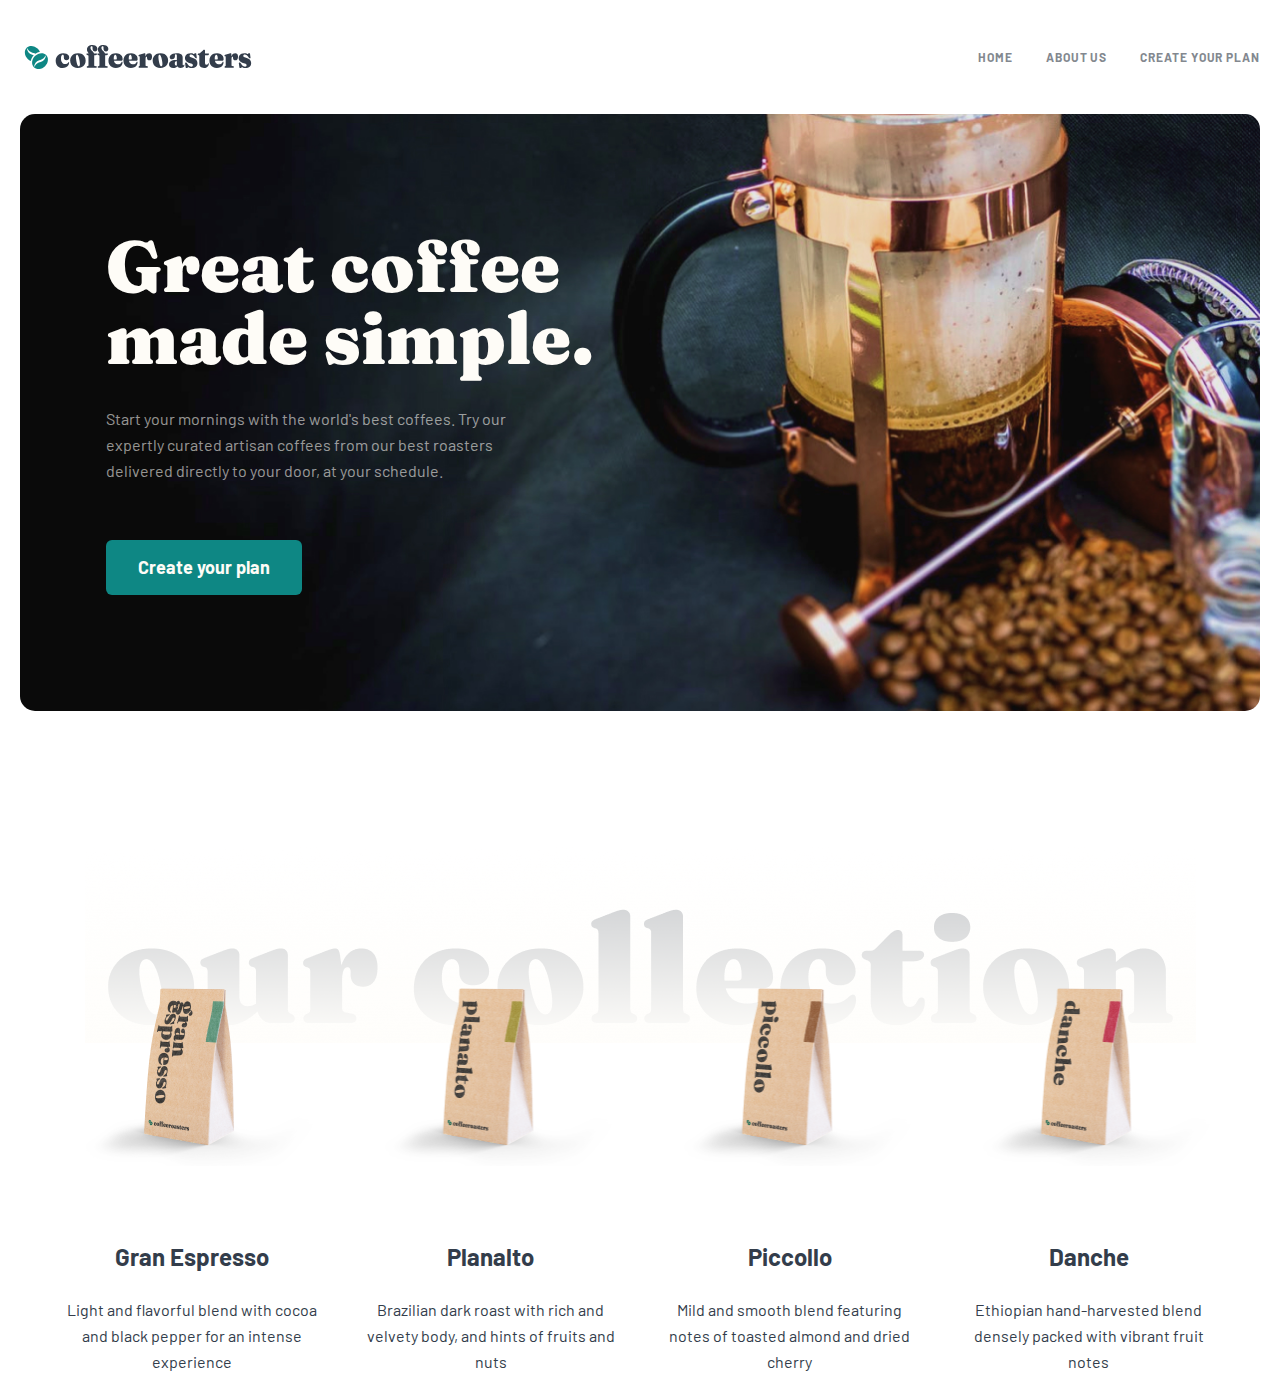
==== index.html @ 0553f0b7 "Add new section collection" ====
<!DOCTYPE html>
<html lang="en">

<head>
  <meta charset="UTF-8">
  <meta http-equiv="X-UA-Compatible" content="IE=edge">
  <meta name="viewport" content="width=device-width, initial-scale=1.0">
  <link rel="stylesheet" href="./css/main.css">
  <title>coffee-roastrers</title>
</head>

<body>
  <h1 class="visually-hidden">
    Coffee-roastrers site
  </h1>
  <!-- HEADER -->
  <header class="header">
    <div class="container">
      <div class="haeder__inner">
        <a class="header__logo logo" href="index.html">
          <img class="logo__img" src="./img/logo.svg" alt="site logo" width="236" height="26">
        </a>

        <nav class="header__nav nav">
          <ul class="nav__list">
            <li class="nav__item">
              <a class="nav__link" href="#link">HOME</a>
            </li>

            <li class="nav__item">
              <a class="nav__link" href="#link">ABOUT US</a>
            </li>

            <li class="nav__item">
              <a class="nav__link" href="#link">Create your plan</a>
            </li>
          </ul>
        </nav>

        <button class="humburger" type="button">
          <img src="./img/hamburger.svg" alt="humburger">
        </button>
      </div>
    </div>
  </header>
  <!-- MAIN -->
  <main>
    <section class="greet-coffee">
      <div class="container">
        <div class="greet-coffee__inner">
          <div class="greet-coffee__content">
            <h2 class="greet-coffee__title">Great coffee
              made simple.</h2>

            <div class="greet-coffee__text-div">
              <p class="greet-coffee__text">Start your mornings with the world's best coffees. Try our expertly curated
                artisan coffees from our best
                roasters delivered directly to your door, at your schedule.</p>
            </div>

            <a class="greet-coffee__link" href="#link">Create your plan</a>
          </div>
        </div>
      </div>
    </section>

    <section class="collection">
      <div class="container">
        <div class="collection__inner">
          <ul class="collection__list">
            <li class="collection__item">
              <img src="./img/gran-esp.png" alt="gran-esp" width="255" height=" 193">

              <div class="collection__content">
                <h3 class="collection__titles">
                  Gran Espresso
                </h3>

                <p class="collection__texts">
                  Light and flavorful blend with cocoa and black pepper for an intense experience
                </p>
              </div>
            </li>

            <li class="collection__item">
              <img src="./img/planalto.png" alt="planalto" width="255" height=" 193">

              <div class="collection__content">
                <h3 class="collection__titles">
                  Planalto
                </h3>

                <p class="collection__texts">
                  Brazilian dark roast with rich and velvety body, and hints of fruits and nuts
                </p>
              </div>
            </li>

            <li class="collection__item">
              <img src="./img/piccollo.png" alt="piccollo" width="255" height=" 193">

              <div class="collection__content">
                <h3 class="collection__titles">
                  Piccollo
                </h3>

                <p class="collection__texts">
                  Mild and smooth blend featuring notes of toasted almond and dried cherry
                </p>
              </div>
            </li>

            <li class="collection__item">
              <img src="./img/danche.png" alt="danche" width="255" height=" 193">

              <div class="collection__content">
                <h3 class="collection__titles">
                  Danche
                </h3>

                <p class="collection__texts">
                  Ethiopian hand-harvested blend densely packed with vibrant fruit notes
                </p>
              </div>
            </li>
          </ul>
        </div>
      </div>
    </section>
  </main>

  <!-- FOOTER -->

</body>

</html>
---- css/main.css ----
@font-face {
  font-family: "Barlow";
  font-style: normal;
  font-weight: 400;
  src: url("../fonts/barlow-v12-latin-regular.woff2") format("woff2"), url("../fonts/barlow-v12-latin-regular.woff") format("woff");
}
@font-face {
  font-family: "Barlow";
  font-style: normal;
  font-weight: 700;
  src: url("../fonts/barlow-v12-latin-700.woff2") format("woff2"), url("../fonts/barlow-v12-latin-700.woff") format("woff");
}
@font-face {
  font-family: "Fraunces";
  font-style: normal;
  font-weight: 400;
  src: url("../fonts/fraunces-v22-latin-regular.woff2") format("woff2"), url("../fonts/fraunces-v22-latin-regular.woff") format("woff");
}
@font-face {
  font-family: "Fraunces";
  font-style: normal;
  font-weight: 900;
  src: url("../fonts/fraunces-v22-latin-900.woff2") format("woff2"), url("../fonts/fraunces-v22-latin-900.woff") format("woff");
}
/*! normalize.css v8.0.1 | MIT License | github.com/necolas/normalize.css */
/* Document
   ========================================================================== */
/**
 * 1. Correct the line height in all browsers.
 * 2. Prevent adjustments of font size after orientation changes in iOS.
 */
html {
  line-height: 1.15;
  /* 1 */
  -webkit-text-size-adjust: 100%;
  /* 2 */
}

/* Sections
   ========================================================================== */
/**
 * Remove the margin in all browsers.
 */
body {
  margin: 0;
}

/**
 * Render the `main` element consistently in IE.
 */
main {
  display: block;
}

/**
 * Correct the font size and margin on `h1` elements within `section` and
 * `article` contexts in Chrome, Firefox, and Safari.
 */
h1 {
  font-size: 2em;
  margin: 0.67em 0;
}

/* Grouping content
   ========================================================================== */
/**
 * 1. Add the correct box sizing in Firefox.
 * 2. Show the overflow in Edge and IE.
 */
hr {
  box-sizing: content-box;
  /* 1 */
  height: 0;
  /* 1 */
  overflow: visible;
  /* 2 */
}

/**
 * 1. Correct the inheritance and scaling of font size in all browsers.
 * 2. Correct the odd `em` font sizing in all browsers.
 */
pre {
  font-family: monospace, monospace;
  /* 1 */
  font-size: 1em;
  /* 2 */
}

/* Text-level semantics
   ========================================================================== */
/**
 * Remove the gray background on active links in IE 10.
 */
a {
  background-color: transparent;
}

/**
 * 1. Remove the bottom border in Chrome 57-
 * 2. Add the correct text decoration in Chrome, Edge, IE, Opera, and Safari.
 */
abbr[title] {
  border-bottom: none;
  /* 1 */
  text-decoration: underline;
  /* 2 */
  -webkit-text-decoration: underline dotted;
          text-decoration: underline dotted;
  /* 2 */
}

/**
 * Add the correct font weight in Chrome, Edge, and Safari.
 */
b,
strong {
  font-weight: bolder;
}

/**
 * 1. Correct the inheritance and scaling of font size in all browsers.
 * 2. Correct the odd `em` font sizing in all browsers.
 */
code,
kbd,
samp {
  font-family: monospace, monospace;
  /* 1 */
  font-size: 1em;
  /* 2 */
}

/**
 * Add the correct font size in all browsers.
 */
small {
  font-size: 80%;
}

/**
 * Prevent `sub` and `sup` elements from affecting the line height in
 * all browsers.
 */
sub,
sup {
  font-size: 75%;
  line-height: 0;
  position: relative;
  vertical-align: baseline;
}

sub {
  bottom: -0.25em;
}

sup {
  top: -0.5em;
}

/* Embedded content
   ========================================================================== */
/**
 * Remove the border on images inside links in IE 10.
 */
img {
  border-style: none;
}

/* Forms
   ========================================================================== */
/**
 * 1. Change the font styles in all browsers.
 * 2. Remove the margin in Firefox and Safari.
 */
button,
input,
optgroup,
select,
textarea {
  font-family: inherit;
  /* 1 */
  font-size: 100%;
  /* 1 */
  line-height: 1.15;
  /* 1 */
  margin: 0;
  /* 2 */
}

/**
 * Show the overflow in IE.
 * 1. Show the overflow in Edge.
 */
button,
input {
  /* 1 */
  overflow: visible;
}

/**
 * Remove the inheritance of text transform in Edge, Firefox, and IE.
 * 1. Remove the inheritance of text transform in Firefox.
 */
button,
select {
  /* 1 */
  text-transform: none;
}

/**
 * Correct the inability to style clickable types in iOS and Safari.
 */
button,
[type=button],
[type=reset],
[type=submit] {
  -webkit-appearance: button;
}

/**
 * Remove the inner border and padding in Firefox.
 */
button::-moz-focus-inner,
[type=button]::-moz-focus-inner,
[type=reset]::-moz-focus-inner,
[type=submit]::-moz-focus-inner {
  border-style: none;
  padding: 0;
}

/**
 * Restore the focus styles unset by the previous rule.
 */
button:-moz-focusring,
[type=button]:-moz-focusring,
[type=reset]:-moz-focusring,
[type=submit]:-moz-focusring {
  outline: 1px dotted ButtonText;
}

/**
 * Correct the padding in Firefox.
 */
fieldset {
  padding: 0.35em 0.75em 0.625em;
}

/**
 * 1. Correct the text wrapping in Edge and IE.
 * 2. Correct the color inheritance from `fieldset` elements in IE.
 * 3. Remove the padding so developers are not caught out when they zero out
 *    `fieldset` elements in all browsers.
 */
legend {
  box-sizing: border-box;
  /* 1 */
  color: inherit;
  /* 2 */
  display: table;
  /* 1 */
  max-width: 100%;
  /* 1 */
  padding: 0;
  /* 3 */
  white-space: normal;
  /* 1 */
}

/**
 * Add the correct vertical alignment in Chrome, Firefox, and Opera.
 */
progress {
  vertical-align: baseline;
}

/**
 * Remove the default vertical scrollbar in IE 10+.
 */
textarea {
  overflow: auto;
}

/**
 * 1. Add the correct box sizing in IE 10.
 * 2. Remove the padding in IE 10.
 */
[type=checkbox],
[type=radio] {
  box-sizing: border-box;
  /* 1 */
  padding: 0;
  /* 2 */
}

/**
 * Correct the cursor style of increment and decrement buttons in Chrome.
 */
[type=number]::-webkit-inner-spin-button,
[type=number]::-webkit-outer-spin-button {
  height: auto;
}

/**
 * 1. Correct the odd appearance in Chrome and Safari.
 * 2. Correct the outline style in Safari.
 */
[type=search] {
  -webkit-appearance: textfield;
  /* 1 */
  outline-offset: -2px;
  /* 2 */
}

/**
 * Remove the inner padding in Chrome and Safari on macOS.
 */
[type=search]::-webkit-search-decoration {
  -webkit-appearance: none;
}

/**
 * 1. Correct the inability to style clickable types in iOS and Safari.
 * 2. Change font properties to `inherit` in Safari.
 */
::-webkit-file-upload-button {
  -webkit-appearance: button;
  /* 1 */
  font: inherit;
  /* 2 */
}

/* Interactive
   ========================================================================== */
/*
 * Add the correct display in Edge, IE 10+, and Firefox.
 */
details {
  display: block;
}

/*
 * Add the correct display in all browsers.
 */
summary {
  display: list-item;
}

/* Misc
   ========================================================================== */
/**
 * Add the correct display in IE 10+.
 */
template {
  display: none;
}

/**
 * Add the correct display in IE 10.
 */
[hidden] {
  display: none;
}

* {
  box-sizing: border-box;
  margin: 0;
  padding: 0;
  list-style: none;
  text-decoration: none;
  background-color: transparent;
  border: none;
  outline: none;
  transition: all 0.4s ease;
}

body {
  font-family: "Barlow", "Fraunces 9pt", sans-serif;
  font-size: 14px;
  font-weight: normal;
  font-style: normal;
}

.container {
  max-width: 1320px;
  margin: 0 auto;
  padding: 0 20px;
}

.visually-hidden {
  position: absolute;
  width: 1px;
  height: 1px;
  margin: -1px;
  padding: 0;
  overflow: hidden;
  border: 0;
  clip: rect(0 0 0 0);
}

.header {
  padding: 44px 0;
}

.haeder__inner {
  display: flex;
  align-items: center;
  justify-content: space-between;
}

.nav__list {
  display: flex;
  align-items: center;
}

.nav__item + .nav__item {
  margin-left: 33px;
}

.nav__link {
  font-weight: 700;
  font-size: 12px;
  line-height: 15px;
  letter-spacing: 0.923077px;
  text-transform: uppercase;
  color: #83888F;
}

.nav__link:hover {
  opacity: 0.7;
}

.nav__link:active {
  color: #6e0606;
}

.humburger {
  display: none;
}

@media only screen and (max-width: 659px) {
  .header {
    padding: 48px 0;
  }

  .header__nav {
    display: none;
  }

  .humburger {
    display: block;
  }
}
.logo {
  display: inline-block;
}
.logo__img {
  display: block;
  width: 236px;
  height: 26px;
}

@media only screen and (max-width: 444px) {
  .logo__img {
    width: 163px;
    height: 18px;
  }
}
.greet-coffee__inner {
  padding-top: 116px;
  padding-bottom: 116px;
  padding-left: 86px;
  background-image: url("../../img/greet_coffee-bg-image.jpg");
  background-repeat: no-repeat;
  background-size: cover;
  background-position: center;
  border-radius: 15px;
}

.greet-coffee__content {
  max-width: 493px;
}

.greet-coffee__title {
  font-family: "Fraunces", sans-serif;
  margin-bottom: 32px;
  font-style: normal;
  font-weight: 900;
  font-size: 72px;
  line-height: 72px;
  color: #FEFCF7;
}

.greet-coffee__text-div {
  max-width: 445px;
}

.greet-coffee__text {
  font-weight: 400;
  font-size: 16px;
  line-height: 26px;
  color: rgba(254, 252, 247, 0.737254902);
  mix-blend-mode: normal;
  opacity: 0.8;
  margin-bottom: 56px;
}

.greet-coffee__link {
  background-color: #0E8784;
  display: inline-block;
  padding: 15px 32px;
  font-family: "Fraunces" sans-serif;
  font-style: normal;
  font-weight: 900;
  font-size: 18px;
  line-height: 25px;
  text-align: center;
  color: #FEFCF7;
  border-radius: 6px;
}

.greet-coffee__link:hover {
  background-color: #66D2CF;
}

@media only screen and (max-width: 767px) {
  .greet-coffee__inner {
    padding: 104px 0;
    padding-left: 86px;
  }

  .greet-coffee__title {
    font-size: 48px;
    line-height: 48px;
  }

  .greet-coffee__text {
    font-size: 15px;
  }

  .greet-coffee__inner {
    background-image: url("../../img/greet_coffee-bg-image-2.jpg");
  }
}
@media only screen and (max-width: 600px) {
  .greet-coffee__inner {
    padding: 100px 10px;
  }

  .greet-coffee__content {
    text-align: center;
    margin: 0 auto;
  }
}
@media only screen and (max-width: 450px) {
  .greet-coffee__inner {
    background-image: url("../../img/greet_coffee-bg-image-3.jpg");
  }

  .greet-coffee__title {
    font-size: 40px;
    line-height: 40px;
  }
}
.collection {
  margin-top: 136px;
  padding-top: 126px;
  background-image: url("../../img/our-collection-bg.png");
  background-repeat: no-repeat;
  background-position: center top;
}

.collection__list {
  display: flex;
  align-items: center;
  justify-content: space-evenly;
}

.collection__item {
  max-width: 255px;
  text-align: center;
}

.collection__titles {
  margin-top: 72px;
  font-size: 24px;
  line-height: 32px;
  color: #333D4B;
}

.collection__texts {
  margin-top: 24px;
  font-weight: 400;
  font-size: 16px;
  line-height: 26px;
  color: #333D4B;
}

@media only screen and (max-width: 1021px) {
  .collection {
    margin-top: 144px;
    padding-top: 59px;
    background-image: url("../../img/our-collection-bg-2.png");
  }

  .collection__list {
    display: flex;
    align-items: center;
    justify-content: center;
    flex-wrap: wrap;
  }

  .collection__item {
    max-width: 573px;
    display: flex;
    align-items: center;
    justify-content: space-between;
  }

  .collection__item + .collection__item {
    margin-top: 32px;
  }

  .collection__item img {
    width: 235px;
    height: 177px;
  }

  .collection__content {
    text-align: left;
    max-width: 282px;
  }

  .collection__titles {
    margin-top: 0;
  }
}
@media only screen and (max-width: 724px) {
  .collection {
    background-size: 90%;
  }
}
@media only screen and (max-width: 550px) {
  .collection__list {
    flex-direction: column;
  }

  .collection__item {
    flex-direction: column;
  }

  .collection__item img {
    width: 200px;
    height: 151px;
  }

  .collection__content {
    text-align: center;
    max-width: 282px;
  }
}/*# sourceMappingURL=main.css.map */
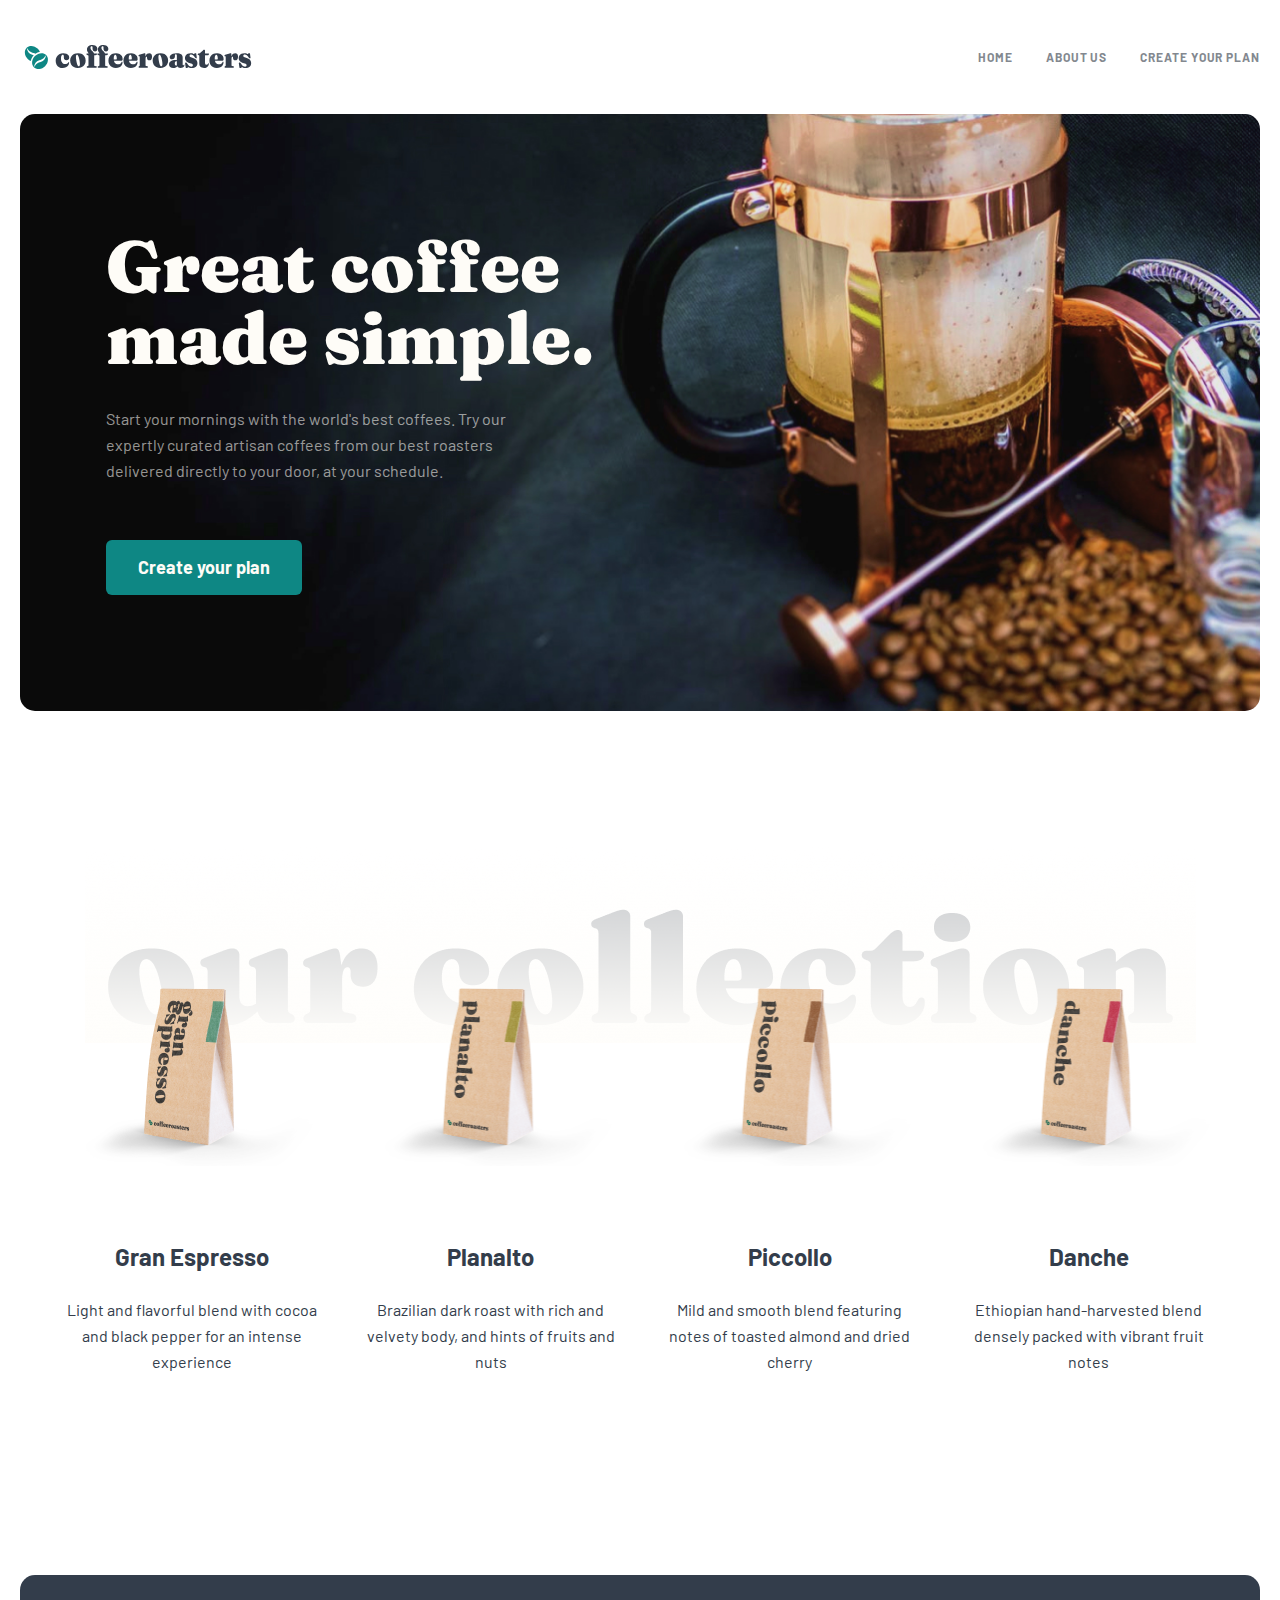
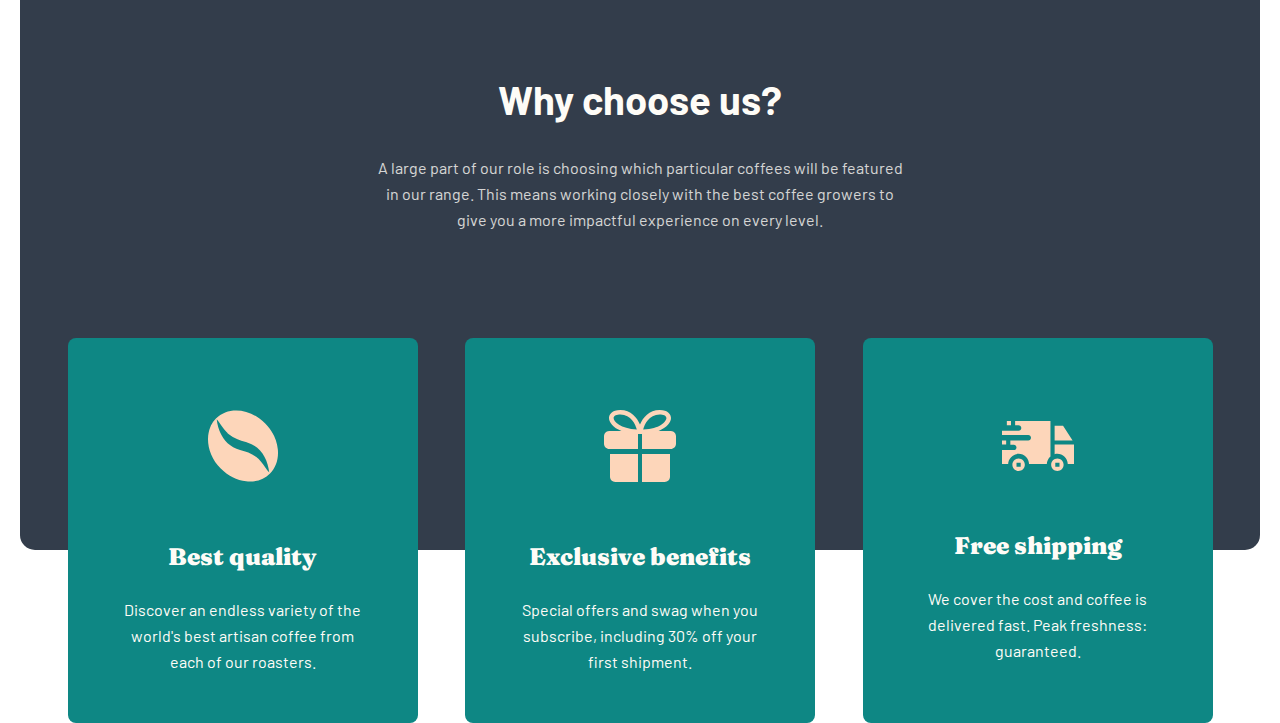
==== commit c953449b: "Add new section choose us" ====
--- a/index.html
+++ b/index.html
@@ -127,6 +127,64 @@
         </div>
       </div>
     </section>
+
+    <section class="choose-us">
+      <div class="container">
+        <div class="choose-us__inner">
+          <div class="choose-us__content">
+            <h2 class="choose-us__title">Why choose us?</h2>
+            <p class="choose-us__text">
+              A large part of our role is choosing which particular coffees will be featured
+              in our range. This means working closely with the best coffee growers to give
+              you a more impactful experience on every level.
+            </p>
+          </div>
+          <ul class="choose-us__list">
+            <li class="choose-us__product-item product-item">
+              <img class="product-item__img1" src="./img/coffee-bean.svg" alt="coffee-bean" width="72" height="72">
+
+              <div class="product-item__content">
+                <h3 class="product-item__title">
+                  Best quality
+                </h3>
+
+                <p class="product-item__text">
+                  Discover an endless variety of the world's best artisan coffee from each of our roasters.
+                </p>
+              </div>
+            </li>
+
+            <li class="choose-us__product-item product-item">
+              <img class="product-item__img2" src="./img/gift.svg" alt="gift" width="72" height="72">
+
+              <div class="product-item__content">
+                <h3 class="product-item__title">
+                  Exclusive benefits
+                </h3>
+
+                <p class="product-item__text">
+                  Special offers and swag when you subscribe, including 30% off your first shipment.
+                </p>
+              </div>
+            </li>
+
+            <li class="choose-us__product-item product-item">
+              <img class="product-item__img3" src="./img/shipping.svg" alt="shipping" width="72" height="50">
+
+              <div class="product-item__content">
+                <h3 class="product-item__title">
+                  Free shipping
+                </h3>
+
+                <p class="product-item__text">
+                  We cover the cost and coffee is delivered fast. Peak freshness: guaranteed.
+                </p>
+              </div>
+            </li>
+          </ul>
+        </div>
+      </div>
+    </section>
   </main>
 
   <!-- FOOTER -->
--- a/css/main.css
+++ b/css/main.css
@@ -658,4 +658,225 @@
     text-align: center;
     max-width: 282px;
   }
+}
+.choose-us {
+  margin-top: 200px;
+}
+
+.choose-us__inner {
+  position: relative;
+  padding-top: 100px;
+  padding-bottom: 317px;
+  background-color: #333D4B;
+  border-radius: 15px;
+}
+
+.choose-us__content {
+  text-align: center;
+  margin: 0 auto;
+  max-width: 540px;
+}
+
+.choose-us__title {
+  font-weight: 900;
+  font-size: 40px;
+  line-height: 48px;
+  color: #FEFCF7;
+  margin-bottom: 32px;
+}
+
+.choose-us__text {
+  font-style: normal;
+  font-weight: 400;
+  font-size: 16px;
+  line-height: 26px;
+  color: #FEFCF7;
+  mix-blend-mode: normal;
+  opacity: 0.8;
+}
+
+.choose-us__list {
+  position: absolute;
+  bottom: -30%;
+  left: 0;
+  right: 0;
+  margin: auto;
+  display: flex;
+  justify-content: space-evenly;
+}
+
+.product-item {
+  padding: 72px 48px 48px;
+  max-width: 350px;
+  background-color: #0E8784;
+  text-align: center;
+  border-radius: 8px;
+  transition: all 0.3s ease;
+  cursor: pointer;
+}
+
+.product-item:last-child {
+  padding-top: 83px;
+}
+
+.product-item:hover {
+  transform: scale(0.96);
+}
+
+.product-item__title {
+  font-family: "Fraunces", sans-serif;
+  margin-top: 56px;
+  font-style: normal;
+  font-weight: 900;
+  font-size: 24px;
+  line-height: 32px;
+  color: #FEFCF7;
+}
+
+.product-item__text {
+  margin-top: 24px;
+  font-style: normal;
+  font-weight: 400;
+  font-size: 16px;
+  line-height: 26px;
+  color: #FEFCF7;
+}
+
+@media only screen and (max-width: 1126px) {
+  .choose-us {
+    margin-top: 129px;
+  }
+
+  .choose-us__inner {
+    padding-top: 80px;
+    padding-bottom: 368px;
+  }
+
+  .choose-us__list {
+    flex-direction: column;
+    align-items: center;
+    bottom: -350px;
+  }
+
+  .product-item {
+    padding: 41px 48px 41px 70px;
+    max-width: 692px;
+    display: flex;
+    align-items: center;
+  }
+
+  .product-item:last-child {
+    padding: 41px 48px 41px 70px;
+  }
+
+  .product-item + .product-item {
+    margin-top: 24px;
+  }
+
+  .product-item__content {
+    margin-left: 55px;
+    max-width: 344px;
+    text-align: left;
+  }
+
+  .product-item__title {
+    margin: 0;
+  }
+
+  .product-item__text {
+    margin-top: 16px;
+  }
+}
+@media only screen and (max-width: 700px) {
+  .choose-us {
+    margin-top: 120px;
+  }
+
+  .choose-us__content {
+    padding: 10px;
+  }
+
+  .choose-us__title {
+    font-size: 32px;
+    line-height: 48px;
+  }
+
+  .choose-us__text {
+    font-size: 15px;
+    line-height: 25px;
+  }
+
+  .product-item__img1 {
+    width: 55px;
+    height: 56px;
+  }
+
+  .product-item__img2 {
+    width: 56px;
+    height: 56px;
+  }
+
+  .product-item__img3 {
+    width: 55px;
+    height: 39px;
+  }
+
+  .product-item__text {
+    font-size: 15px;
+    line-height: 25px;
+  }
+}
+@media only screen and (max-width: 620px) {
+  .choose-us__inner {
+    padding-top: 64px;
+    padding-bottom: 621px;
+  }
+
+  .choose-us__title {
+    font-size: 28px;
+    line-height: 28px;
+  }
+
+  .choose-us__list {
+    flex-direction: column;
+    align-items: center;
+    bottom: -55%;
+  }
+
+  .product-item {
+    padding: 72px 33px 51px;
+    max-width: 692px;
+    display: flex;
+    align-items: center;
+    flex-direction: column;
+  }
+
+  .product-item__title {
+    margin-top: 56px;
+  }
+
+  .product-item:last-child {
+    padding: 72px 33px 51px;
+  }
+
+  .product-item__content {
+    margin: 0;
+    text-align: center;
+  }
+}
+@media only screen and (max-width: 511px) {
+  .choose-us__list {
+    bottom: -63%;
+  }
+
+  .product-item {
+    padding: 72px 33px 51px;
+    max-width: 279px;
+  }
+}
+@media only screen and (max-width: 350px) {
+  .product-item {
+    padding: 62px 25px 41px;
+    max-width: 249px;
+  }
 }/*# sourceMappingURL=main.css.map */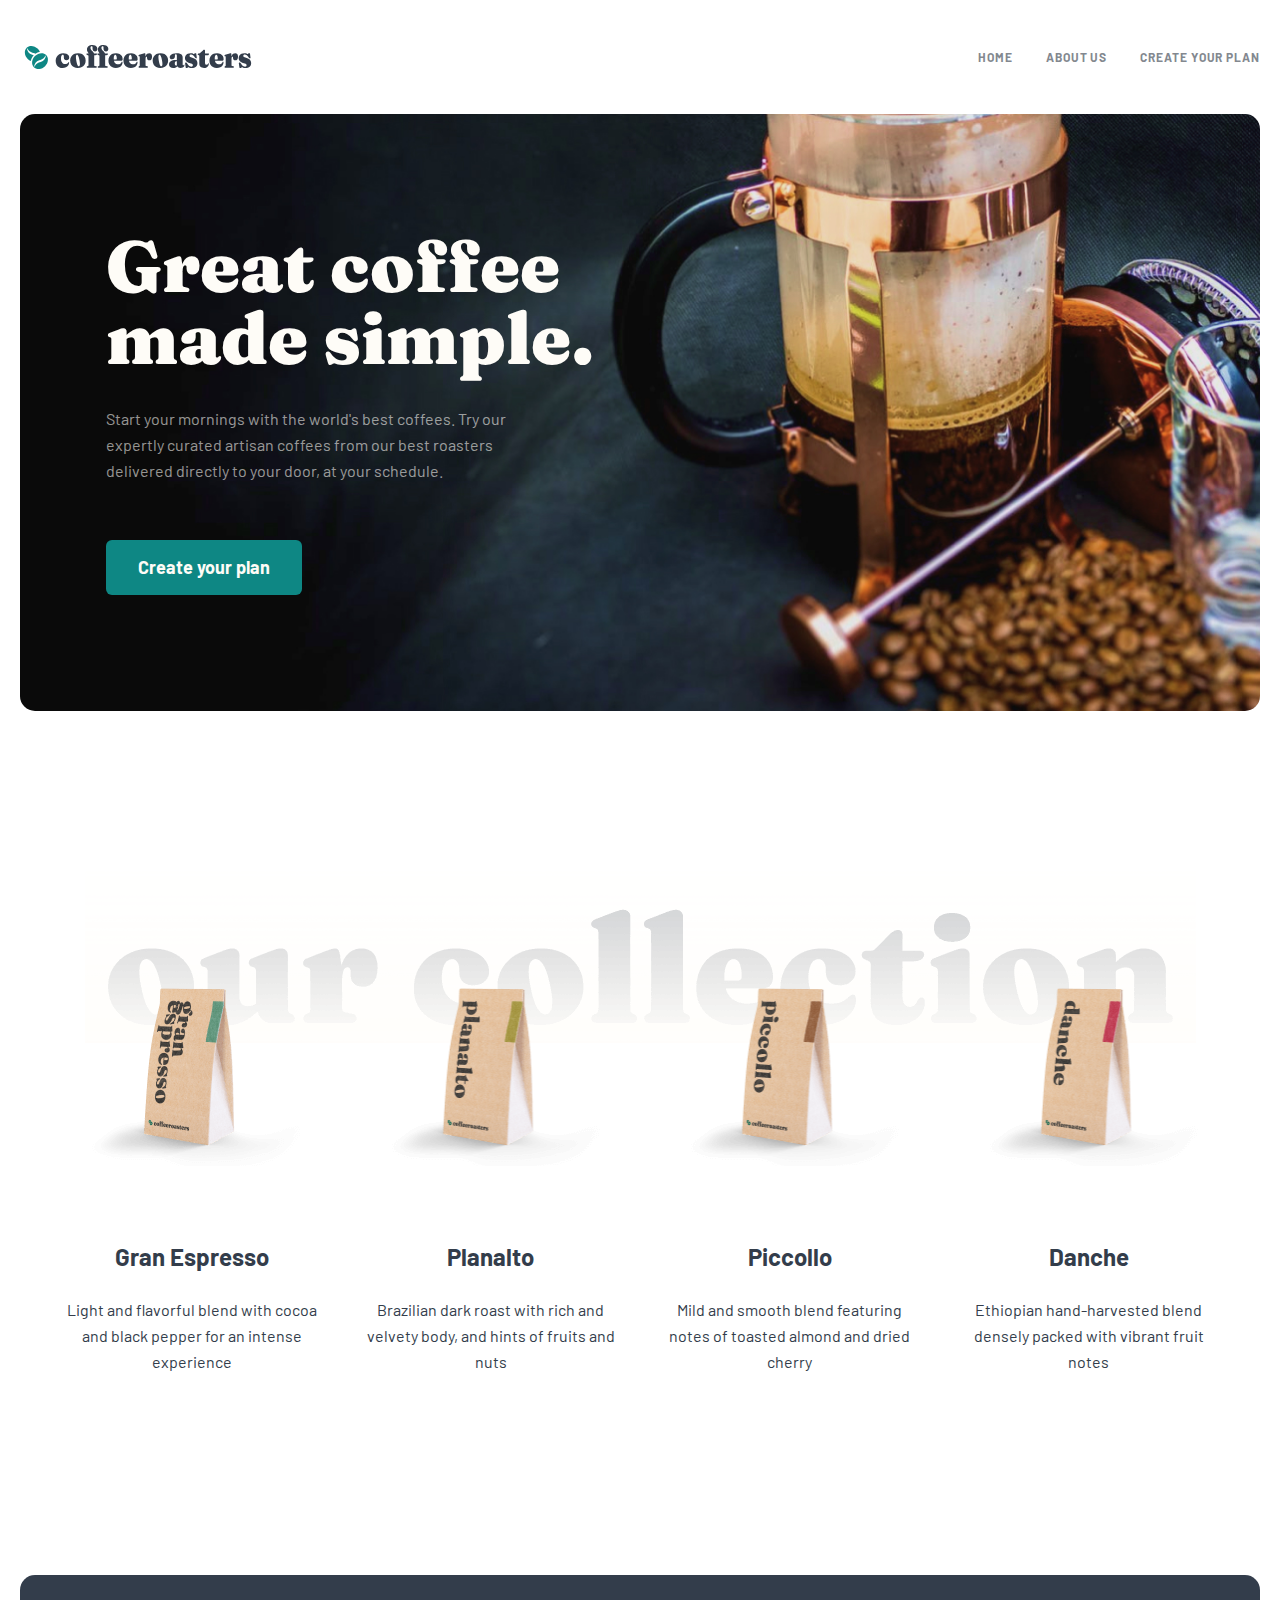
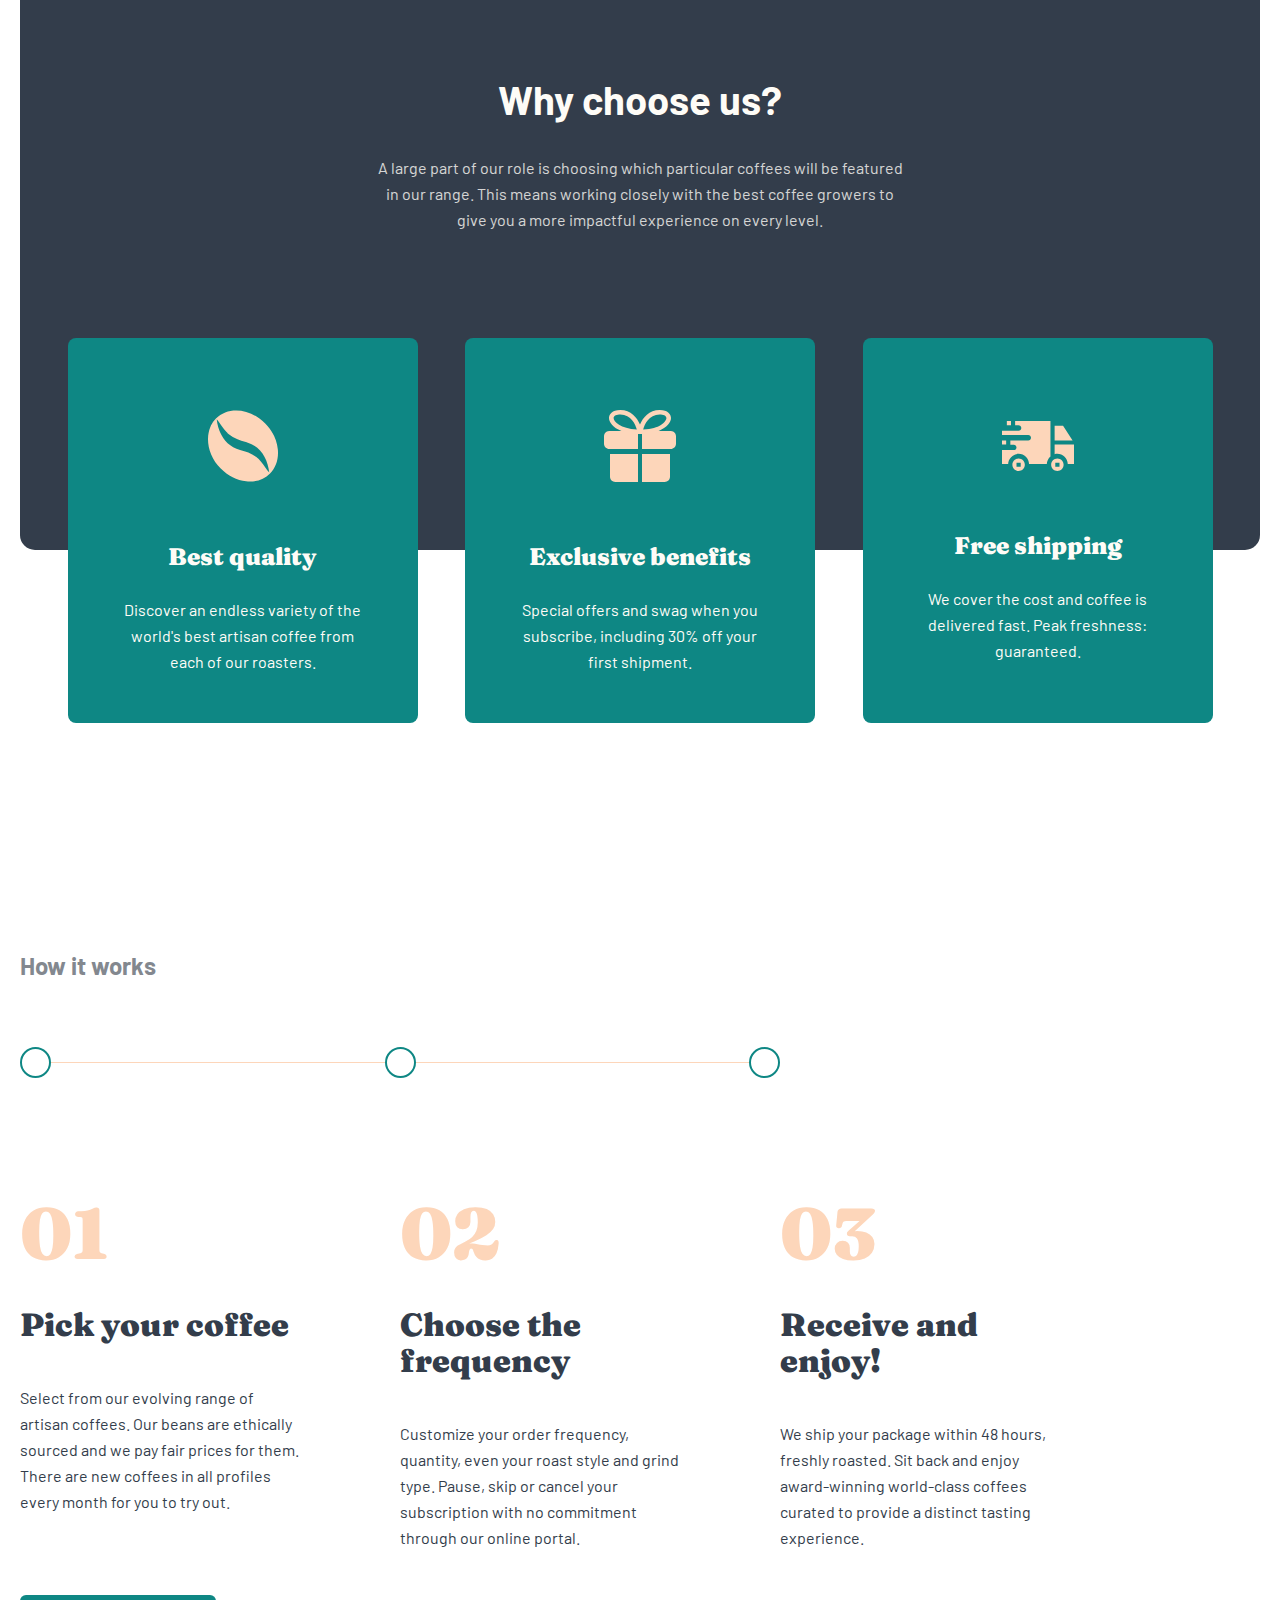
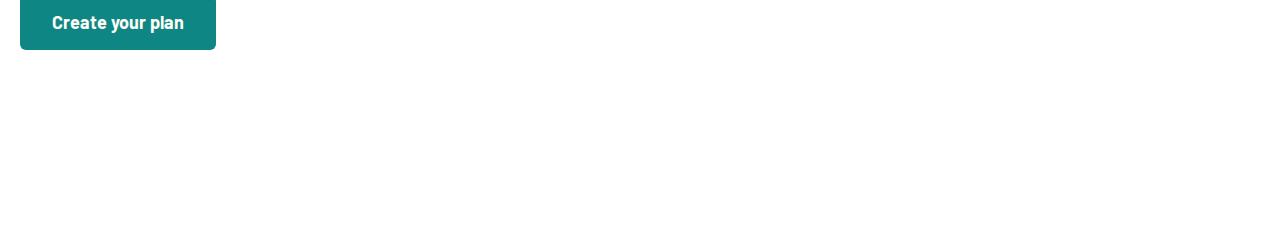
==== commit acc4e1ed: "Add new section intro" ====
--- a/index.html
+++ b/index.html
@@ -185,6 +185,70 @@
         </div>
       </div>
     </section>
+
+    <section class="intro">
+      <div class="intro__container container">
+        <div class="intro__inner">
+          <h2 class="intro__title">How it works</h2>
+          <div class="intro__line">
+            <span class="intro__span1"></span>
+            <span class="intro__span2"></span>
+            <span class="intro__span3"></span>
+          </div>
+
+          <ul class="intro__list">
+            <li class="intro__item">
+              <span class="intro__item--span">01</span>
+
+              <div class="intro__item--div-title">
+                <h3 class="intro__item--title">
+                  Pick your
+                  coffee
+                </h3>
+              </div>
+
+              <p class="intro__item--text">
+                Select from our evolving range of artisan coffees. Our beans are ethically sourced and we pay fair
+                prices for them. There are new coffees in all profiles every month for you to try out.
+              </p>
+            </li>
+
+            <li class="intro__item">
+              <span class="intro__item--span">02</span>
+
+              <div class="intro__item--div-title">
+                <h3 class="intro__item--title">
+                  Choose the frequency
+                </h3>
+              </div>
+
+
+              <p class="intro__item--text">
+                Customize your order frequency, quantity, even your roast style and grind type. Pause, skip or cancel
+                your subscription with no commitment through our online portal.
+              </p>
+            </li>
+
+            <li class="intro__item">
+              <span class="intro__item--span">03</span>
+
+              <div class="intro__item--div-title">
+                <h3 class="intro__item--title">
+                  Receive and enjoy!
+                </h3>
+              </div>
+
+
+              <p class="intro__item--text">
+                We ship your package within 48 hours, freshly roasted. Sit back and enjoy award-winning world-class
+                coffees curated to provide a distinct tasting experience.
+              </p>
+            </li>
+          </ul>
+          <a class="greet-coffee__link greet-coffee__link-2" href="#link">Create your plan</a>
+        </div>
+      </div>
+    </section>
   </main>
 
   <!-- FOOTER -->
--- a/css/main.css
+++ b/css/main.css
@@ -879,4 +879,165 @@
     padding: 62px 25px 41px;
     max-width: 249px;
   }
+}
+.intro {
+  margin-top: 400px;
+  margin-bottom: 200px;
+}
+
+.intro__title {
+  font-weight: 900;
+  font-size: 24px;
+  line-height: 32px;
+  color: #83888F;
+}
+
+.intro__line {
+  margin-top: 80px;
+  position: relative;
+  width: 760px;
+  height: 1px;
+  background-color: #FDD6BA;
+}
+
+.intro__span1 {
+  position: absolute;
+  left: 0;
+  top: -15px;
+  z-index: 1;
+  background-color: white;
+  width: 31px;
+  height: 31px;
+  border: 2px solid #0E8784;
+  border-radius: 50%;
+}
+
+.intro__span2 {
+  position: absolute;
+  right: 0;
+  left: 0;
+  margin: auto;
+  background-color: #fff;
+  top: -15px;
+  width: 31px;
+  height: 31px;
+  border: 2px solid #0E8784;
+  border-radius: 50%;
+}
+
+.intro__span3 {
+  position: absolute;
+  right: 0;
+  background-color: #fff;
+  top: -15px;
+  width: 31px;
+  height: 31px;
+  border: 2px solid #0E8784;
+  border-radius: 50%;
+}
+
+.intro__list {
+  max-width: 1045px;
+  margin-top: 134px;
+  justify-content: space-between;
+  display: flex;
+  margin-bottom: 44px;
+}
+
+.intro__item {
+  max-width: 285px;
+}
+
+.intro__item--span {
+  font-family: "Fraunces", sans-serif;
+  font-weight: 900;
+  font-size: 72px;
+  line-height: 72px;
+  color: #FDD6BA;
+}
+
+.intro__item--title {
+  font-family: "Fraunces", sans-serif;
+  font-style: normal;
+  font-weight: 900;
+  font-size: 32px;
+  line-height: 36px;
+  color: #333D4B;
+  margin-bottom: 42px;
+  margin-top: 38px;
+}
+
+.intro__item--text {
+  font-weight: 400;
+  font-size: 16px;
+  line-height: 26px;
+  color: #333D4B;
+}
+
+@media only screen and (max-width: 966px) {
+  .intro__inner {
+    width: 100%;
+    text-align: center;
+  }
+
+  .intro__line {
+    margin-left: auto;
+    margin-right: auto;
+    width: 567px;
+    height: 1px;
+    background-color: #FDD6BA;
+  }
+
+  .intro__list {
+    margin-top: 80px;
+    width: 100%;
+    flex-direction: column;
+    align-items: center;
+    justify-content: center;
+    text-align: center;
+  }
+
+  .intro__item + .intro__item {
+    margin-top: 56px;
+  }
+
+  .greet-coffee__link-2 {
+    margin: 0 auto;
+  }
+}
+@media only screen and (max-width: 776px) {
+  .intro__title {
+    text-align: center;
+  }
+}
+@media only screen and (max-width: 621px) {
+  .intro {
+    margin-top: 600px;
+  }
+
+  .intro__line {
+    display: none;
+  }
+
+  .intro__item--span {
+    font-size: 72px;
+    line-height: 72px;
+  }
+
+  .intro__item--title {
+    font-size: 28px;
+    line-height: 32px;
+    margin-bottom: 24px;
+    margin-top: 24px;
+  }
+
+  .intro__item--text {
+    font-size: 15px;
+    line-height: 25px;
+  }
+}
+@media only screen and (max-width: 511px) {
+  .intro {
+    margin-top: 650px;
+  }
 }/*# sourceMappingURL=main.css.map */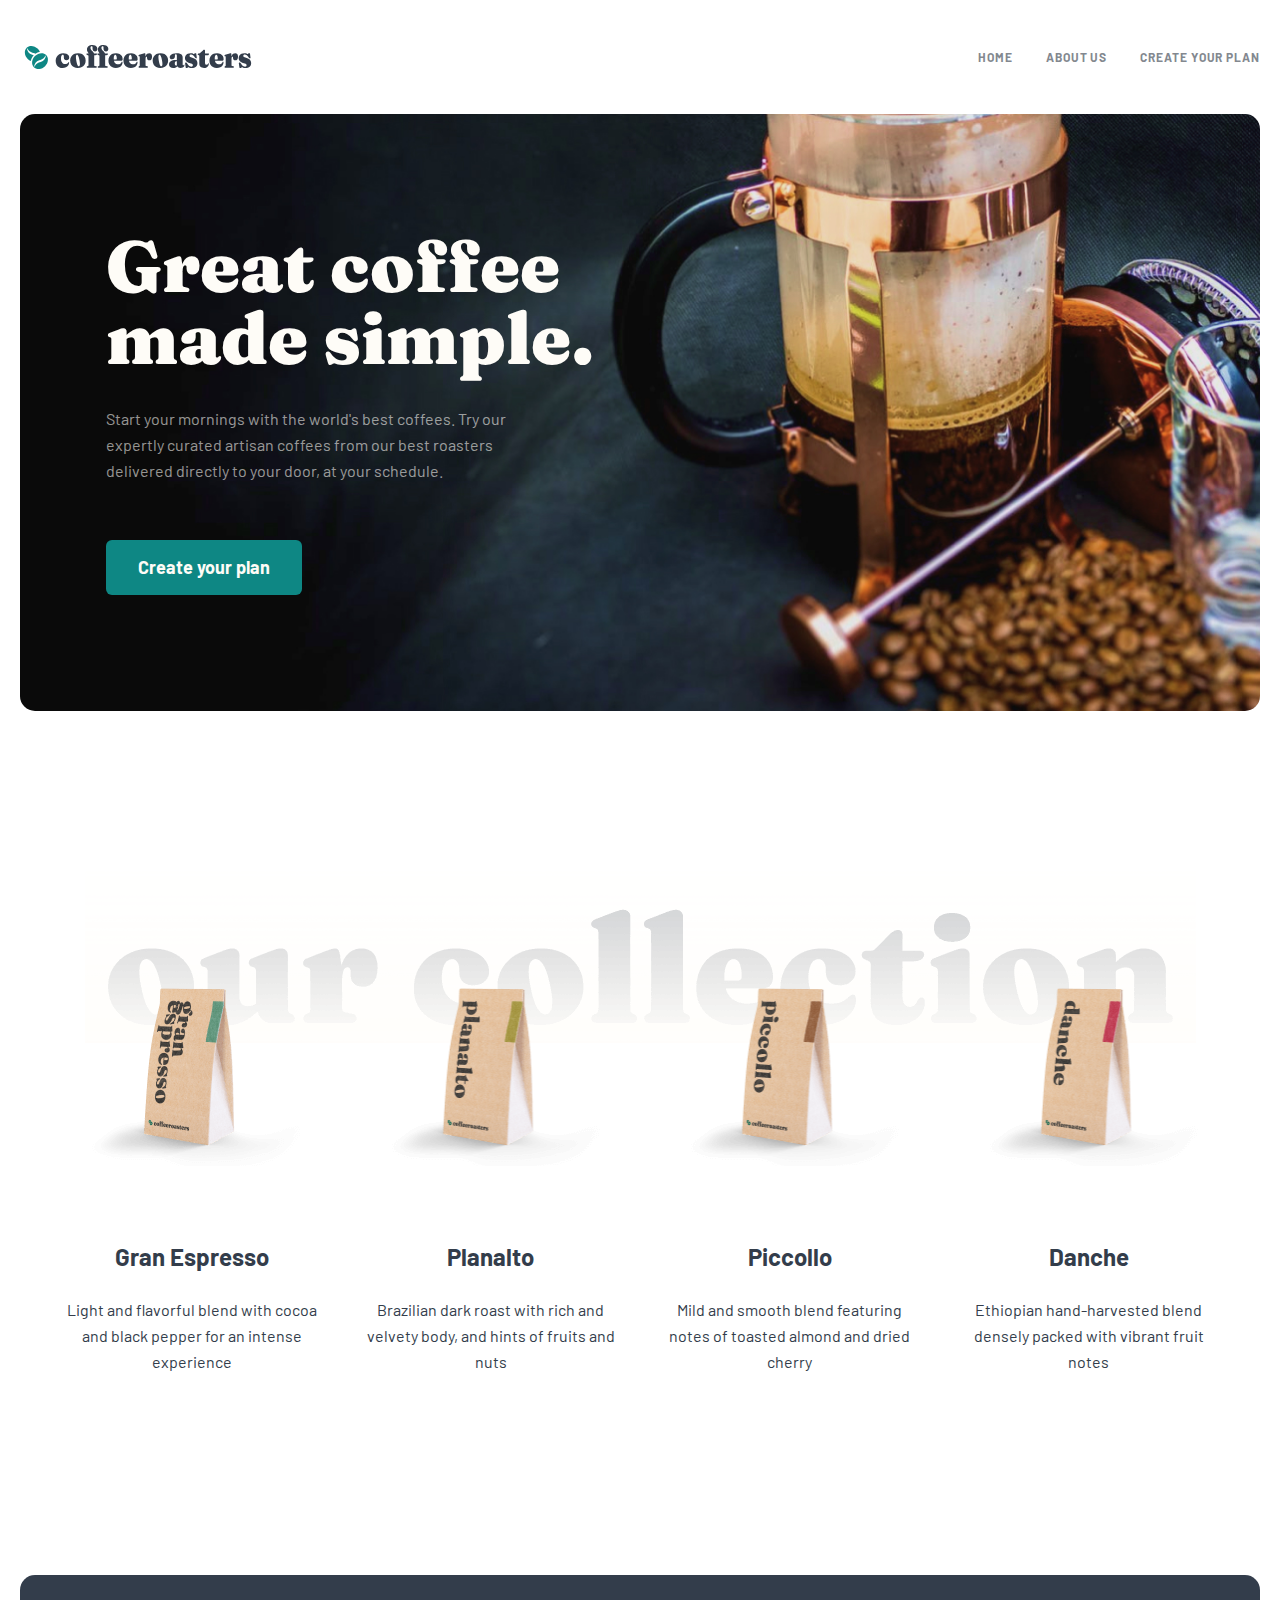
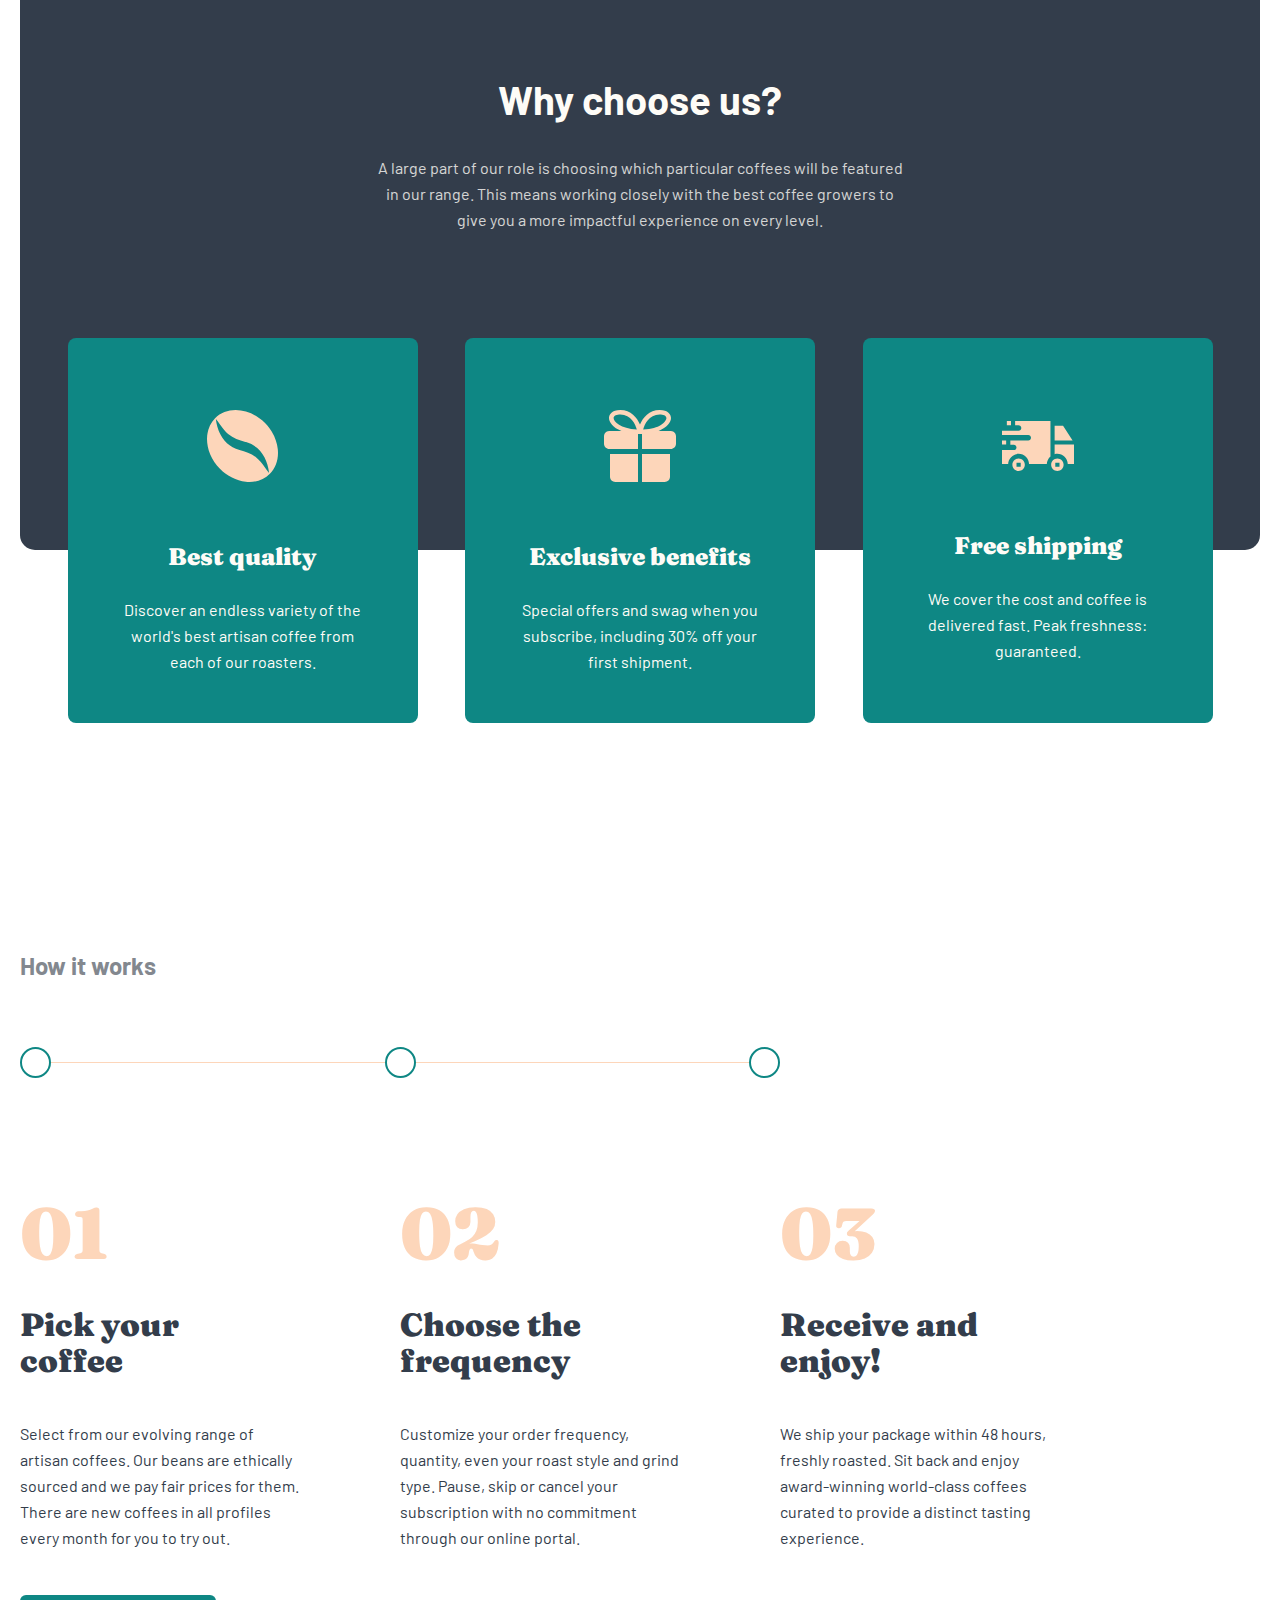
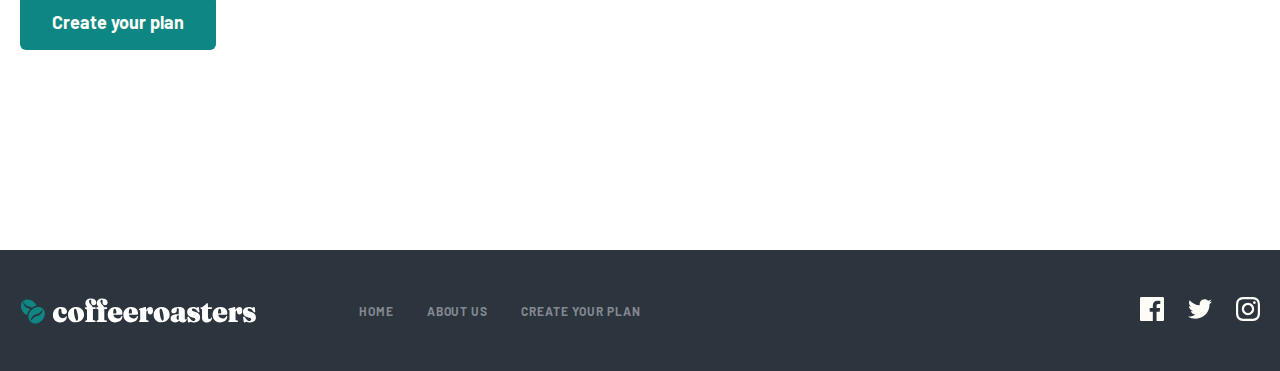
==== commit c2a0f957: "Add footer section" ====
--- a/index.html
+++ b/index.html
@@ -141,7 +141,16 @@
           </div>
           <ul class="choose-us__list">
             <li class="choose-us__product-item product-item">
-              <img class="product-item__img1" src="./img/coffee-bean.svg" alt="coffee-bean" width="72" height="72">
+              <svg class="product-item__img1" width="73" height="72" viewBox="0 0 73 72" fill="none"
+                xmlns="http://www.w3.org/2000/svg">
+                <g id="coffee-bean">
+                  <path id="Shape" fill-rule="evenodd" clip-rule="evenodd"
+                    d="M59.0481 13.1037C66.3077 20.4657 70.8383 29.7448 71.8057 39.2263C72.7952 48.8834 69.9819 57.6044 63.8937 63.774C58.5999 69.1425 51.4112 72 43.3706 72C42.1592 72 40.93 71.9325 39.6831 71.802C30.3334 70.821 21.1834 66.2265 13.9238 58.8644C-1.19016 43.5373 -3.36451 20.8122 9.07807 8.19415C21.5118 -4.42828 43.9297 -2.21877 59.0481 13.1037ZM33.5284 40.0363C39.3592 41.6563 44.7285 43.1728 49.6806 47.0069C53.5639 50.0144 56.3299 53.8364 59.1269 57.7013C60.4146 59.4806 61.7088 61.2689 63.1216 62.9911C61.4887 48.6585 54.3843 36.3464 40.0248 32.1209C39.8009 32.0552 39.5778 31.9897 39.3553 31.9245C33.077 30.0836 27.3438 28.4026 22.1197 24.0479C18.76 21.2453 16.2865 17.7667 13.799 14.2682C12.5279 12.4806 11.2532 10.6878 9.85462 8.97729C11.5586 23.5347 18.8493 35.9548 33.5284 40.0363Z"
+                    fill="#FDD6BA" />
+                </g>
+              </svg>
+
+
 
               <div class="product-item__content">
                 <h3 class="product-item__title">
@@ -155,7 +164,13 @@
             </li>
 
             <li class="choose-us__product-item product-item">
-              <img class="product-item__img2" src="./img/gift.svg" alt="gift" width="72" height="72">
+              <svg class="product-item__img2" width="72" height="72" viewBox="0 0 72 72" fill="none"
+                xmlns="http://www.w3.org/2000/svg">
+                <path id="Combined Shape" fill-rule="evenodd" clip-rule="evenodd"
+                  d="M36 23.9808C36.0994 23.9935 36.2001 24 36.3016 24C36.8763 24 37.4424 23.9931 38 23.9796V34.5V39H65.9556H66.7111C69.6124 39 72 36.63 72 33.75V26.25C72 23.37 69.6124 21 66.7111 21H54.5796C63.0488 17.7084 67 12.3266 67 8.06725C67 4.34664 64.0499 0.00296699 55.7306 0C44.9929 0 38.9117 7.61477 35.9997 14.5904C33.0874 7.6144 27.007 0 16.2725 0C7.95319 0 5 4.34421 5 8.06528C5 12.3253 8.95154 17.708 17.4214 21H5.28889C2.38756 21 0 23.37 0 26.25V33.75C0 36.63 2.38756 39 5.28889 39H6.04444H34V34.5V23.9796C34.5576 23.9931 35.1237 24 35.6984 24C35.7999 24 35.9006 23.9935 36 23.9808ZM39.1749 19.4842C40.5594 14.5561 44.7344 4.45346 55.7306 4.45346C58.9539 4.45346 62.3952 5.39993 62.3952 8.06429C62.3952 9.85338 60.8388 12.6572 56.4704 15.1643C53.3208 16.9712 47.8503 19.0926 39.1749 19.4842ZM34 44H6V66.8421C6 69.6716 8.39135 72 11.2973 72H34V44ZM66 66.8421V44H38V72H60.7027C63.6087 72 66 69.6716 66 66.8421ZM16.2725 4.45104C13.0491 4.45104 9.60477 5.40059 9.60477 8.06528C9.60477 11.8546 16.4597 18.7596 32.822 19.4866C31.4406 14.5549 27.2656 4.45104 16.2725 4.45104Z"
+                  fill="#FDD6BA" />
+              </svg>
+
 
               <div class="product-item__content">
                 <h3 class="product-item__title">
@@ -169,7 +184,13 @@
             </li>
 
             <li class="choose-us__product-item product-item">
-              <img class="product-item__img3" src="./img/shipping.svg" alt="shipping" width="72" height="50">
+              <svg class="product-item__img3" width="72" height="50" viewBox="0 0 72 50" fill="none"
+                xmlns="http://www.w3.org/2000/svg">
+                <path id="Combined Shape" fill-rule="evenodd" clip-rule="evenodd"
+                  d="M4.84615 0H9V4.16667H4.84615V0ZM0 19.4444H4.15385V23.6111H0V19.4444ZM16.4335 4.22917H13.1274V0H48.4615V35.3969C46.2975 37.2612 44.8997 39.9956 44.8101 43.0556H27.05C26.8847 37.409 22.263 32.8656 16.6017 32.8656C10.9403 32.8656 6.31864 37.4088 6.15331 43.0556H0V29.1199H11.7695C13.2731 29.1199 14.4964 27.8915 14.4964 26.3814C14.4964 24.8712 13.2731 23.6425 11.7695 23.6425H8.34462V19.4135H26.2659C27.7695 19.4135 28.9928 18.1848 28.9928 16.6746C28.9928 15.1644 27.7695 13.9358 26.2659 13.9358H0V9.70674H16.6017C18.1053 9.70674 19.3284 8.47821 19.3284 6.96802C19.3284 5.50901 17.9756 4.22917 16.4335 4.22917ZM49.1538 43.75C49.1538 40.3038 51.949 37.5 55.3846 37.5C58.8202 37.5 61.6154 40.3038 61.6154 43.75C61.6154 47.1962 58.8202 50 55.3846 50C51.949 50 49.1538 47.1962 49.1538 43.75ZM53.2844 45.8567H57.4849V41.6433H53.2844V45.8567ZM52.6154 4.86111H61.0622L70.6154 19.4444H52.6154V4.86111ZM52.6154 23.6111V33.1754C53.4514 32.9628 54.3266 32.8493 55.2283 32.8493C60.9476 32.8493 65.6166 37.3999 65.7837 43.0556H72V23.6111H52.6154ZM16.6154 37.5C13.1798 37.5 10.3846 40.3038 10.3846 43.75C10.3846 47.1962 13.1798 50 16.6154 50C20.051 50 22.8462 47.1962 22.8462 43.75C22.8462 40.3038 20.051 37.5 16.6154 37.5ZM18.7156 45.8567H14.5151V41.6433H18.7156V45.8567Z"
+                  fill="#FDD6BA" />
+              </svg>
+
 
               <div class="product-item__content">
                 <h3 class="product-item__title">
@@ -202,7 +223,7 @@
 
               <div class="intro__item--div-title">
                 <h3 class="intro__item--title">
-                  Pick your
+                  Pick your <br>
                   coffee
                 </h3>
               </div>
@@ -252,7 +273,61 @@
   </main>
 
   <!-- FOOTER -->
-
+  <footer class="footer">
+    <div class="footer__container container">
+      <div class="footer__inner">
+        <div class="footer__left">
+          <a class="footer__logo logo" href="index.html">
+            <img class="logo__img" src="./img/logo-white.svg" alt="site logo white" width="236" height="26">
+          </a>
+
+          <ul class="footer__list">
+            <li class="footer__item">
+              <a class="footer__link" href="#link">HOME</a>
+            </li>
+
+            <li class="footer__item">
+              <a class="footer__link" href="#link">ABOUT US</a>
+            </li>
+
+            <li class="footer__item">
+              <a class="footer__link" href="#link">Create your plan</a>
+            </li>
+          </ul>
+        </div>
+
+        <div class="footer__right">
+          <a href="https://www.facebook.com/" target="blank">
+            <svg class="icons" width="24" height="24" viewBox="0 0 24 24" fill="none"
+              xmlns="http://www.w3.org/2000/svg">
+              <path id="Path"
+                d="M22.675 0H1.325C0.593 0 0 0.593 0 1.325V22.676C0 23.407 0.593 24 1.325 24H12.82V14.706H9.692V11.084H12.82V8.413C12.82 5.313 14.713 3.625 17.479 3.625C18.804 3.625 19.942 3.724 20.274 3.768V7.008L18.356 7.009C16.852 7.009 16.561 7.724 16.561 8.772V11.085H20.148L19.681 14.707H16.561V24H22.677C23.407 24 24 23.407 24 22.675V1.325C24 0.593 23.407 0 22.675 0Z"
+                fill="#FEFCF7" />
+            </svg>
+          </a>
+
+          <a href="https://twitter.com/?lang=ru" target="blank">
+            <svg class="icons" width="24" height="20" viewBox="0 0 24 20" fill="none"
+              xmlns="http://www.w3.org/2000/svg">
+              <path id="Path"
+                d="M24 2.55705C23.117 2.94905 22.168 3.21305 21.172 3.33205C22.189 2.72305 22.97 1.75805 23.337 0.608047C22.386 1.17205 21.332 1.58205 20.21 1.80305C19.313 0.846047 18.032 0.248047 16.616 0.248047C13.437 0.248047 11.101 3.21405 11.819 6.29305C7.728 6.08805 4.1 4.12805 1.671 1.14905C0.381 3.36205 1.002 6.25705 3.194 7.72305C2.388 7.69705 1.628 7.47605 0.965 7.10705C0.911 9.38805 2.546 11.522 4.914 11.997C4.221 12.185 3.462 12.229 2.69 12.081C3.316 14.037 5.134 15.46 7.29 15.5C5.22 17.123 2.612 17.848 0 17.54C2.179 18.937 4.768 19.752 7.548 19.752C16.69 19.752 21.855 12.031 21.543 5.10605C22.505 4.41105 23.34 3.54405 24 2.55705Z"
+                fill="#FEFCF7" />
+            </svg>
+          </a>
+
+          <a href="https://www.instagram.com/" target="blank">
+            <svg class="icons" width="24" height="24" viewBox="0 0 24 24" fill="none"
+              xmlns="http://www.w3.org/2000/svg">
+              <path id="Shape" fill-rule="evenodd" clip-rule="evenodd"
+                d="M12 0C8.741 0 8.333 0.014 7.053 0.072C2.695 0.272 0.273 2.69 0.073 7.052C0.014 8.333 0 8.741 0 12C0 15.259 0.014 15.668 0.072 16.948C0.272 21.306 2.69 23.728 7.052 23.928C8.333 23.986 8.741 24 12 24C15.259 24 15.668 23.986 16.948 23.928C21.302 23.728 23.73 21.31 23.927 16.948C23.986 15.668 24 15.259 24 12C24 8.741 23.986 8.333 23.928 7.053C23.732 2.699 21.311 0.273 16.949 0.073C15.668 0.014 15.259 0 12 0ZM12 2.163C15.204 2.163 15.584 2.175 16.85 2.233C20.102 2.381 21.621 3.924 21.769 7.152C21.827 8.417 21.838 8.797 21.838 12.001C21.838 15.206 21.826 15.585 21.769 16.85C21.62 20.075 20.105 21.621 16.85 21.769C15.584 21.827 15.206 21.839 12 21.839C8.796 21.839 8.416 21.827 7.151 21.769C3.891 21.62 2.38 20.07 2.232 16.849C2.174 15.584 2.162 15.205 2.162 12C2.162 8.796 2.175 8.417 2.232 7.151C2.381 3.924 3.896 2.38 7.151 2.232C8.417 2.175 8.796 2.163 12 2.163ZM5.838 12C5.838 8.597 8.597 5.838 12 5.838C15.403 5.838 18.162 8.597 18.162 12C18.162 15.404 15.403 18.163 12 18.163C8.597 18.163 5.838 15.403 5.838 12ZM12 16C9.791 16 8 14.21 8 12C8 9.791 9.791 8 12 8C14.209 8 16 9.791 16 12C16 14.21 14.209 16 12 16ZM16.965 5.595C16.965 4.8 17.61 4.155 18.406 4.155C19.201 4.155 19.845 4.8 19.845 5.595C19.845 6.39 19.201 7.035 18.406 7.035C17.61 7.035 16.965 6.39 16.965 5.595Z"
+                fill="#FEFCF7" />
+            </svg>
+
+          </a>
+        </div>
+      </div>
+    </div>
+  </footer>
 </body>
 
 </html>--- a/css/main.css
+++ b/css/main.css
@@ -720,7 +720,24 @@
 }
 
 .product-item:hover {
+  background-color: #FDD6BA;
   transform: scale(0.96);
+}
+
+.product-item:hover > svg > path {
+  fill: #0E8784;
+}
+
+.product-item:hover > .product-item__img1 path {
+  fill: #0E8784;
+}
+
+.product-item:hover .product-item__title {
+  color: #333D4B;
+}
+
+.product-item:hover .product-item__text {
+  color: #333D4B;
 }
 
 .product-item__title {
@@ -1040,4 +1057,102 @@
   .intro {
     margin-top: 650px;
   }
+}
+.footer {
+  padding: 47px 0;
+  background-color: #2C343E;
+}
+
+.footer__inner {
+  display: flex;
+  justify-content: space-between;
+}
+
+.footer__left {
+  display: flex;
+  align-items: center;
+}
+
+.footer__list {
+  display: flex;
+  align-items: center;
+  margin-left: 103px;
+}
+
+.footer__item + .footer__item {
+  margin-left: 33px;
+}
+
+.footer__link {
+  font-style: normal;
+  font-weight: 700;
+  font-size: 12px;
+  line-height: 15px;
+  letter-spacing: 0.923077px;
+  text-transform: uppercase;
+  color: #83888F;
+  transition: all 0.3s ease;
+}
+
+.footer__link:hover {
+  color: #ffffff;
+}
+
+.footer__link:active {
+  color: rgba(255, 255, 255, 0.707);
+}
+
+.footer__right {
+  display: flex;
+  align-items: center;
+}
+
+.footer__right a + a {
+  margin-left: 24px;
+}
+
+.footer__right a:hover > .icons > path {
+  fill: #FDD6BA;
+}
+
+@media only screen and (max-width: 885px) {
+  .footer {
+    padding: 54px 0;
+  }
+
+  .footer__inner {
+    flex-direction: column;
+    justify-content: center;
+    align-items: center;
+  }
+
+  .footer__left {
+    flex-direction: column;
+  }
+
+  .footer__list {
+    display: flex;
+    align-items: center;
+    margin: 0;
+    margin-top: 34px;
+    margin-bottom: 65px;
+  }
+}
+@media only screen and (max-width: 444px) {
+  .footer__list {
+    flex-direction: column;
+    justify-content: center;
+    align-items: center;
+  }
+
+  .footer__item + .footer__item {
+    margin: 0;
+    margin-top: 24px;
+  }
+
+  .footer__item a {
+    font-size: 12px;
+    line-height: 15px;
+    letter-spacing: 0.923077px;
+  }
 }/*# sourceMappingURL=main.css.map */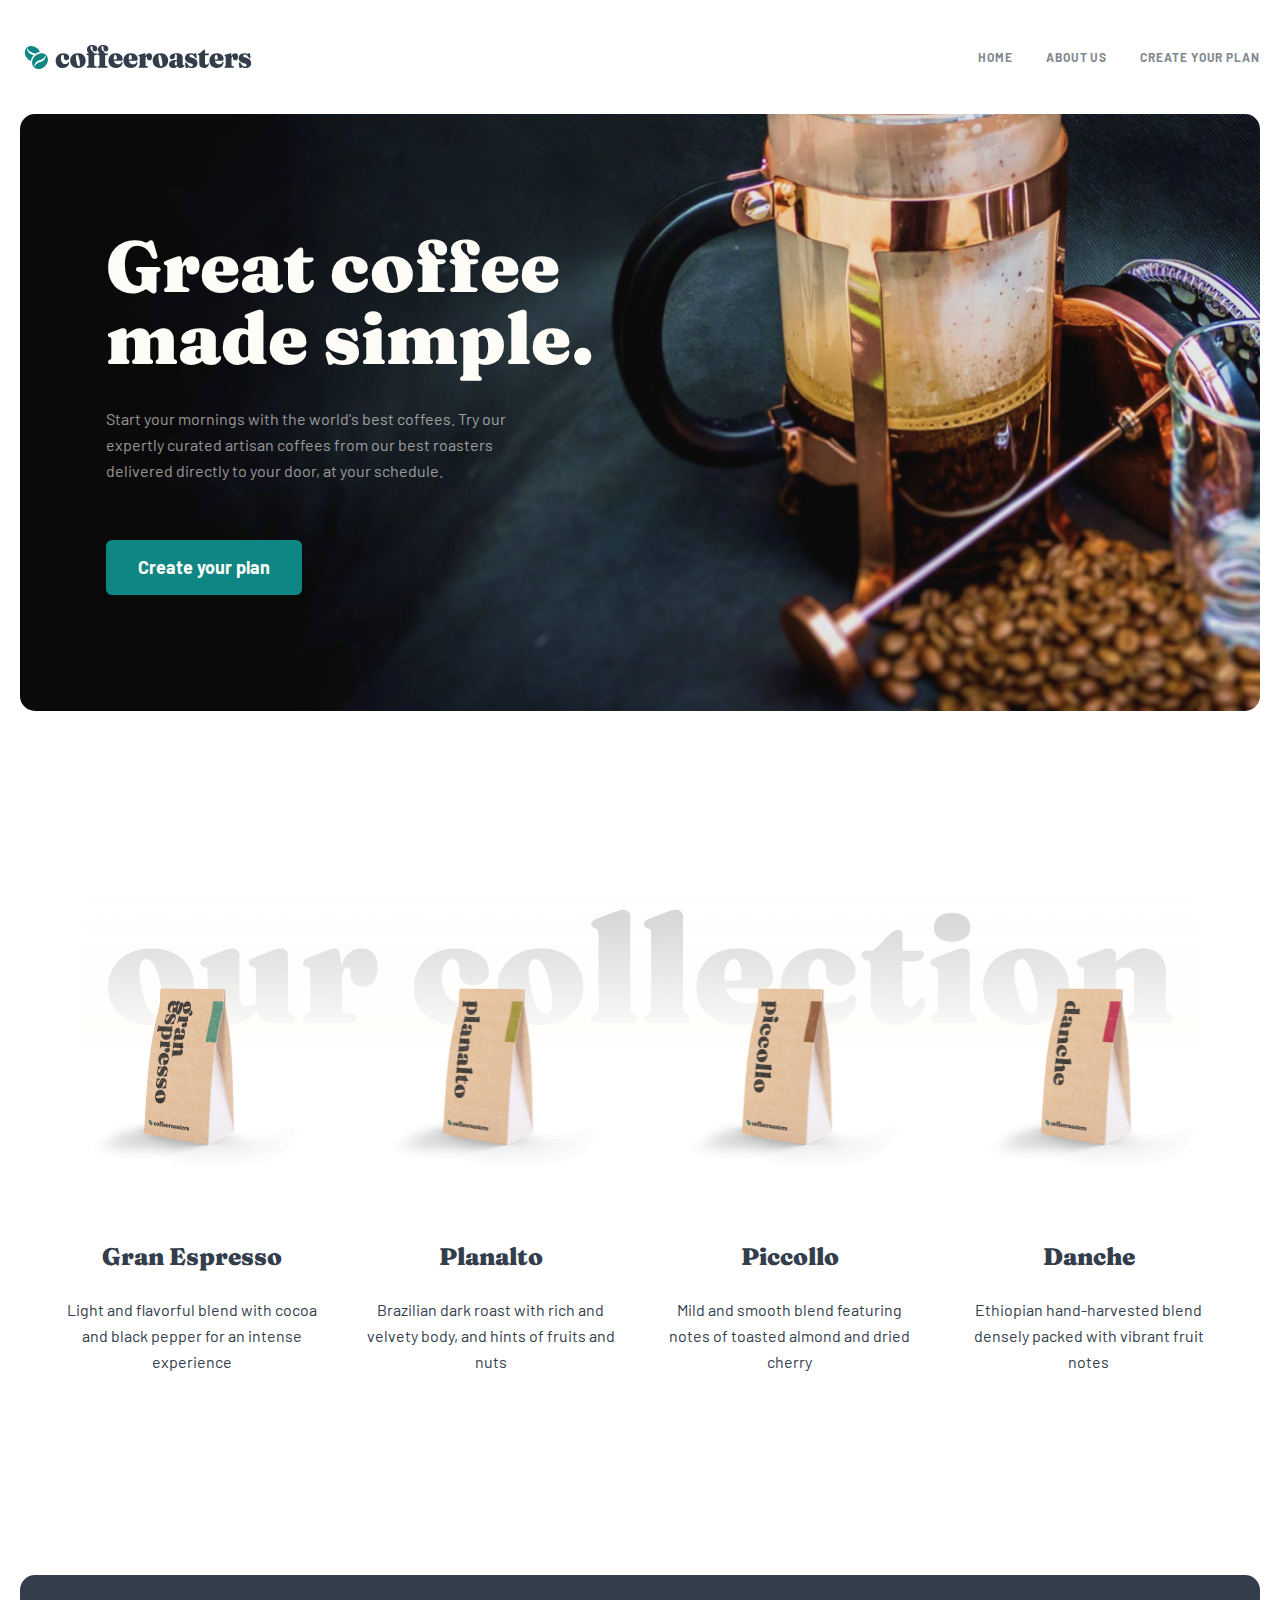
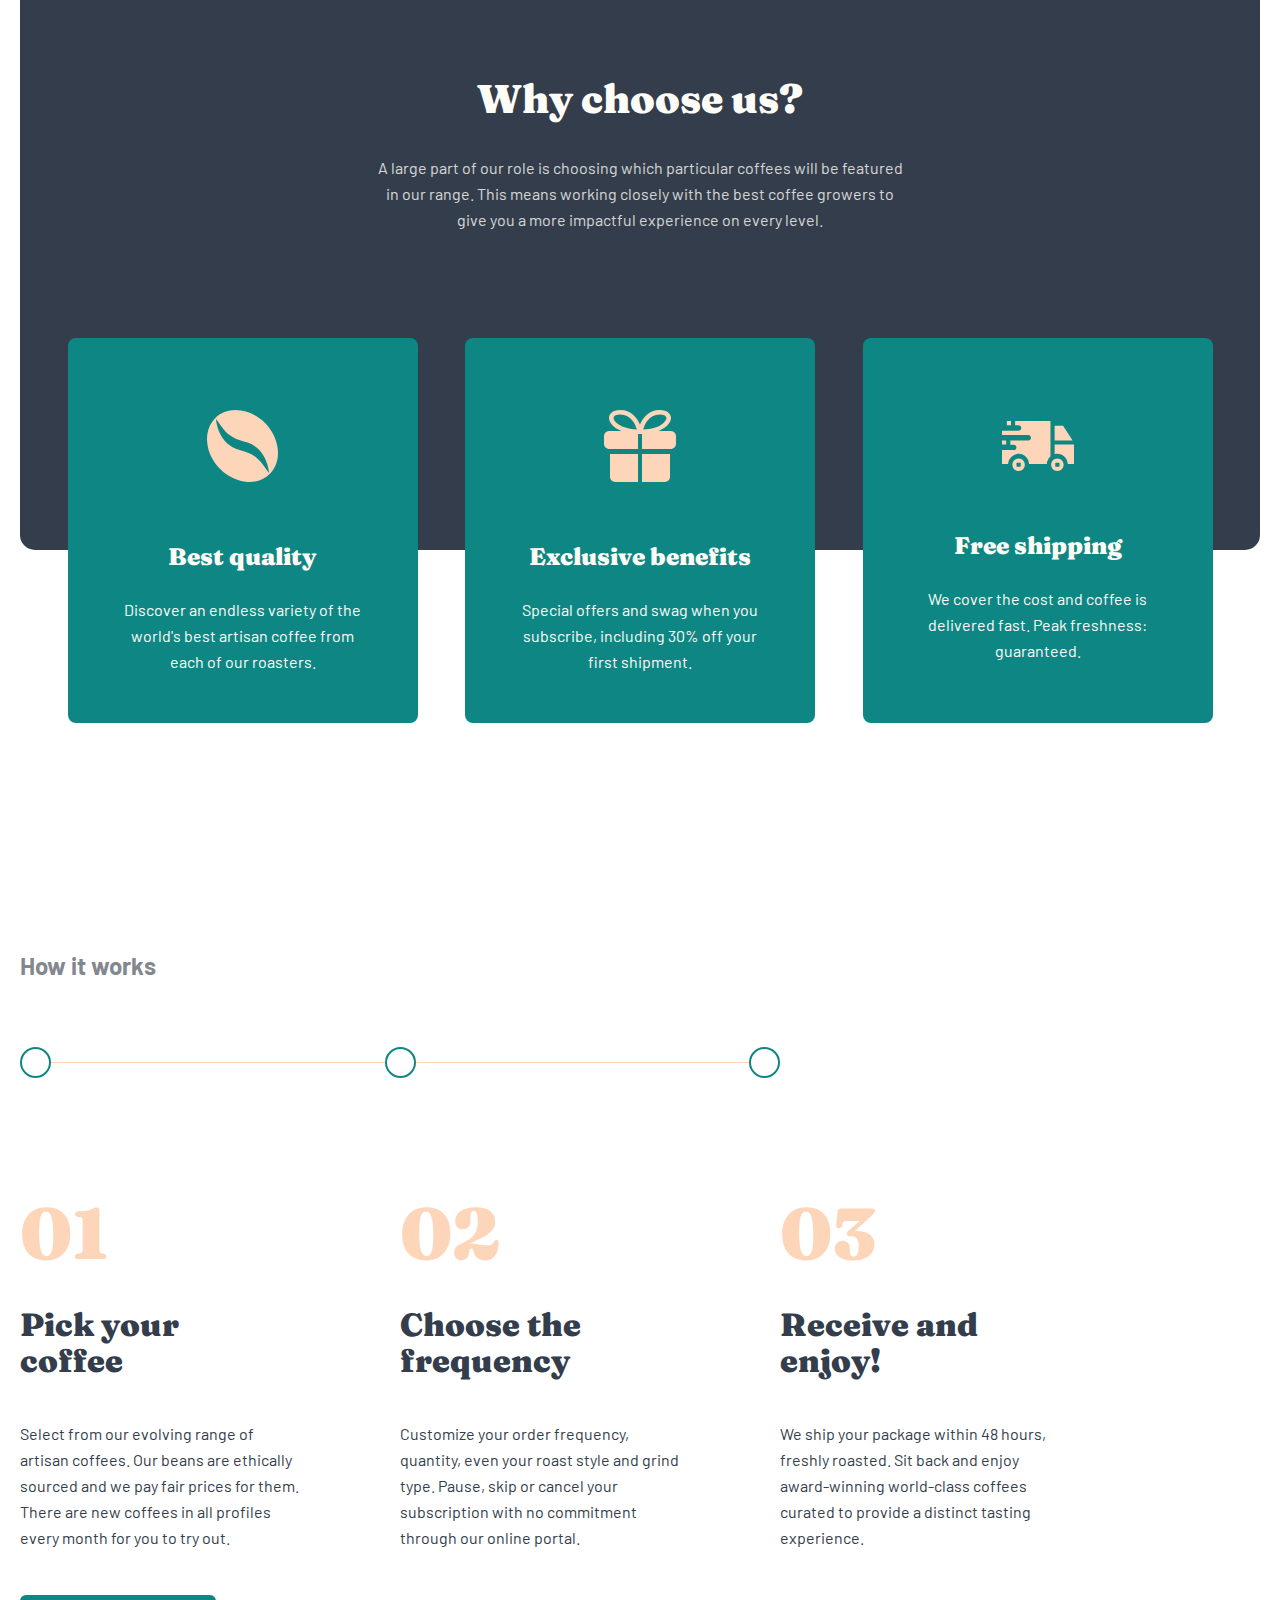
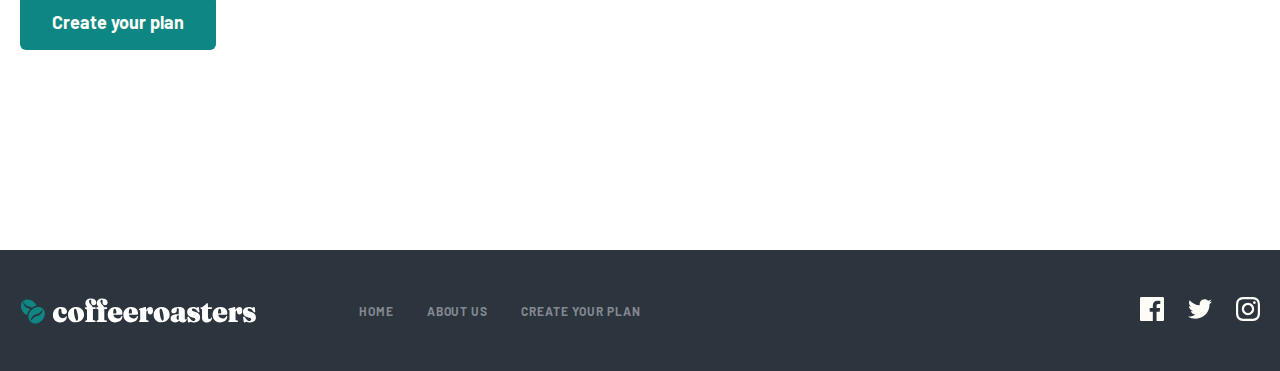
==== commit de5a44d8: "Add new html file and add two sections" ====
--- a/index.html
+++ b/index.html
@@ -15,20 +15,20 @@
   </h1>
   <!-- HEADER -->
   <header class="header">
-    <div class="container">
+    <div class="header__conatiner container">
       <div class="haeder__inner">
         <a class="header__logo logo" href="index.html">
-          <img class="logo__img" src="./img/logo.svg" alt="site logo" width="236" height="26">
+          <img class="logo__img" src="./img/logo.svg" alt="Site logo" width="236" height="26">
         </a>
 
         <nav class="header__nav nav">
           <ul class="nav__list">
             <li class="nav__item">
-              <a class="nav__link" href="#link">HOME</a>
+              <a class="nav__link" href="index.html">HOME</a>
             </li>
 
             <li class="nav__item">
-              <a class="nav__link" href="#link">ABOUT US</a>
+              <a class="nav__link" href="aboutus.html">ABOUT US</a>
             </li>
 
             <li class="nav__item">
@@ -46,7 +46,7 @@
   <!-- MAIN -->
   <main>
     <section class="greet-coffee">
-      <div class="container">
+      <div class="greet-coffee__container container">
         <div class="greet-coffee__inner">
           <div class="greet-coffee__content">
             <h2 class="greet-coffee__title">Great coffee
@@ -65,7 +65,7 @@
     </section>
 
     <section class="collection">
-      <div class="container">
+      <div class="collection__container container">
         <div class="collection__inner">
           <ul class="collection__list">
             <li class="collection__item">
@@ -129,7 +129,7 @@
     </section>
 
     <section class="choose-us">
-      <div class="container">
+      <div class="choose-us__container container">
         <div class="choose-us__inner">
           <div class="choose-us__content">
             <h2 class="choose-us__title">Why choose us?</h2>
@@ -150,8 +150,6 @@
                 </g>
               </svg>
 
-
-
               <div class="product-item__content">
                 <h3 class="product-item__title">
                   Best quality
@@ -170,7 +168,6 @@
                   d="M36 23.9808C36.0994 23.9935 36.2001 24 36.3016 24C36.8763 24 37.4424 23.9931 38 23.9796V34.5V39H65.9556H66.7111C69.6124 39 72 36.63 72 33.75V26.25C72 23.37 69.6124 21 66.7111 21H54.5796C63.0488 17.7084 67 12.3266 67 8.06725C67 4.34664 64.0499 0.00296699 55.7306 0C44.9929 0 38.9117 7.61477 35.9997 14.5904C33.0874 7.6144 27.007 0 16.2725 0C7.95319 0 5 4.34421 5 8.06528C5 12.3253 8.95154 17.708 17.4214 21H5.28889C2.38756 21 0 23.37 0 26.25V33.75C0 36.63 2.38756 39 5.28889 39H6.04444H34V34.5V23.9796C34.5576 23.9931 35.1237 24 35.6984 24C35.7999 24 35.9006 23.9935 36 23.9808ZM39.1749 19.4842C40.5594 14.5561 44.7344 4.45346 55.7306 4.45346C58.9539 4.45346 62.3952 5.39993 62.3952 8.06429C62.3952 9.85338 60.8388 12.6572 56.4704 15.1643C53.3208 16.9712 47.8503 19.0926 39.1749 19.4842ZM34 44H6V66.8421C6 69.6716 8.39135 72 11.2973 72H34V44ZM66 66.8421V44H38V72H60.7027C63.6087 72 66 69.6716 66 66.8421ZM16.2725 4.45104C13.0491 4.45104 9.60477 5.40059 9.60477 8.06528C9.60477 11.8546 16.4597 18.7596 32.822 19.4866C31.4406 14.5549 27.2656 4.45104 16.2725 4.45104Z"
                   fill="#FDD6BA" />
               </svg>
-
 
               <div class="product-item__content">
                 <h3 class="product-item__title">
--- a/css/main.css
+++ b/css/main.css
@@ -375,7 +375,7 @@
 }
 
 body {
-  font-family: "Barlow", "Fraunces 9pt", sans-serif;
+  font-family: "Barlow", sans-serif;
   font-size: 14px;
   font-weight: normal;
   font-style: normal;
@@ -442,11 +442,9 @@
   .header {
     padding: 48px 0;
   }
-
   .header__nav {
     display: none;
   }
-
   .humburger {
     display: block;
   }
@@ -528,16 +526,13 @@
     padding: 104px 0;
     padding-left: 86px;
   }
-
   .greet-coffee__title {
     font-size: 48px;
     line-height: 48px;
   }
-
   .greet-coffee__text {
     font-size: 15px;
   }
-
   .greet-coffee__inner {
     background-image: url("../../img/greet_coffee-bg-image-2.jpg");
   }
@@ -546,7 +541,6 @@
   .greet-coffee__inner {
     padding: 100px 10px;
   }
-
   .greet-coffee__content {
     text-align: center;
     margin: 0 auto;
@@ -556,7 +550,6 @@
   .greet-coffee__inner {
     background-image: url("../../img/greet_coffee-bg-image-3.jpg");
   }
-
   .greet-coffee__title {
     font-size: 40px;
     line-height: 40px;
@@ -582,6 +575,7 @@
 }
 
 .collection__titles {
+  font-family: "Fraunces", sans-serif;
   margin-top: 72px;
   font-size: 24px;
   line-height: 32px;
@@ -602,35 +596,29 @@
     padding-top: 59px;
     background-image: url("../../img/our-collection-bg-2.png");
   }
-
   .collection__list {
     display: flex;
     align-items: center;
     justify-content: center;
     flex-wrap: wrap;
   }
-
   .collection__item {
     max-width: 573px;
     display: flex;
     align-items: center;
     justify-content: space-between;
   }
-
   .collection__item + .collection__item {
     margin-top: 32px;
   }
-
   .collection__item img {
     width: 235px;
     height: 177px;
   }
-
   .collection__content {
     text-align: left;
     max-width: 282px;
   }
-
   .collection__titles {
     margin-top: 0;
   }
@@ -644,16 +632,13 @@
   .collection__list {
     flex-direction: column;
   }
-
   .collection__item {
     flex-direction: column;
   }
-
   .collection__item img {
     width: 200px;
     height: 151px;
   }
-
   .collection__content {
     text-align: center;
     max-width: 282px;
@@ -678,6 +663,7 @@
 }
 
 .choose-us__title {
+  font-family: "Fraunces", sans-serif;
   font-weight: 900;
   font-size: 40px;
   line-height: 48px;
@@ -763,43 +749,35 @@
   .choose-us {
     margin-top: 129px;
   }
-
   .choose-us__inner {
     padding-top: 80px;
     padding-bottom: 368px;
   }
-
   .choose-us__list {
     flex-direction: column;
     align-items: center;
     bottom: -350px;
   }
-
   .product-item {
     padding: 41px 48px 41px 70px;
     max-width: 692px;
     display: flex;
     align-items: center;
   }
-
   .product-item:last-child {
     padding: 41px 48px 41px 70px;
   }
-
   .product-item + .product-item {
     margin-top: 24px;
   }
-
   .product-item__content {
     margin-left: 55px;
     max-width: 344px;
     text-align: left;
   }
-
   .product-item__title {
     margin: 0;
   }
-
   .product-item__text {
     margin-top: 16px;
   }
@@ -808,36 +786,29 @@
   .choose-us {
     margin-top: 120px;
   }
-
   .choose-us__content {
     padding: 10px;
   }
-
   .choose-us__title {
     font-size: 32px;
     line-height: 48px;
   }
-
   .choose-us__text {
     font-size: 15px;
     line-height: 25px;
   }
-
   .product-item__img1 {
     width: 55px;
     height: 56px;
   }
-
   .product-item__img2 {
     width: 56px;
     height: 56px;
   }
-
   .product-item__img3 {
     width: 55px;
     height: 39px;
   }
-
   .product-item__text {
     font-size: 15px;
     line-height: 25px;
@@ -848,18 +819,15 @@
     padding-top: 64px;
     padding-bottom: 621px;
   }
-
   .choose-us__title {
     font-size: 28px;
     line-height: 28px;
   }
-
   .choose-us__list {
     flex-direction: column;
     align-items: center;
     bottom: -55%;
   }
-
   .product-item {
     padding: 72px 33px 51px;
     max-width: 692px;
@@ -867,15 +835,12 @@
     align-items: center;
     flex-direction: column;
   }
-
   .product-item__title {
     margin-top: 56px;
   }
-
   .product-item:last-child {
     padding: 72px 33px 51px;
   }
-
   .product-item__content {
     margin: 0;
     text-align: center;
@@ -885,7 +850,6 @@
   .choose-us__list {
     bottom: -63%;
   }
-
   .product-item {
     padding: 72px 33px 51px;
     max-width: 279px;
@@ -996,7 +960,6 @@
     width: 100%;
     text-align: center;
   }
-
   .intro__line {
     margin-left: auto;
     margin-right: auto;
@@ -1004,7 +967,6 @@
     height: 1px;
     background-color: #FDD6BA;
   }
-
   .intro__list {
     margin-top: 80px;
     width: 100%;
@@ -1013,11 +975,9 @@
     justify-content: center;
     text-align: center;
   }
-
   .intro__item + .intro__item {
     margin-top: 56px;
   }
-
   .greet-coffee__link-2 {
     margin: 0 auto;
   }
@@ -1031,23 +991,19 @@
   .intro {
     margin-top: 600px;
   }
-
   .intro__line {
     display: none;
   }
-
   .intro__item--span {
     font-size: 72px;
     line-height: 72px;
   }
-
   .intro__item--title {
     font-size: 28px;
     line-height: 32px;
     margin-bottom: 24px;
     margin-top: 24px;
   }
-
   .intro__item--text {
     font-size: 15px;
     line-height: 25px;
@@ -1056,6 +1012,168 @@
 @media only screen and (max-width: 511px) {
   .intro {
     margin-top: 650px;
+  }
+}
+.about-us__inner {
+  padding-top: 137px;
+  padding-bottom: 137px;
+  padding-left: 85px;
+  background-image: url("../../img/bg-img-aboutus.jpg");
+  background-repeat: no-repeat;
+  background-position: center;
+  border-radius: 10px;
+}
+
+.about-us__content {
+  max-width: 445px;
+}
+
+.about-us__title {
+  font-family: "Fraunces", sans-serif;
+  margin-bottom: 24px;
+  font-style: normal;
+  font-weight: 900;
+  font-size: 40px;
+  line-height: 48px;
+  color: #fefcf7;
+}
+
+.about-us__text {
+  font-style: normal;
+  font-weight: 400;
+  font-size: 16px;
+  line-height: 26px;
+  color: #fefCf7;
+}
+
+@media only screen and (max-width: 689px) {
+  .about-us__inner {
+    padding-top: 118px;
+    padding-bottom: 118px;
+    padding-left: 58px;
+  }
+  .about-us__title {
+    font-size: 32px;
+    line-height: 40px;
+  }
+  .about-us__text {
+    font-size: 15px;
+    line-height: 25px;
+  }
+}
+@media only screen and (max-width: 566px) {
+  .about-us__inner {
+    padding-top: 111px;
+    padding-bottom: 87px;
+    padding-left: 0;
+    text-align: center;
+  }
+  .about-us__content {
+    margin: 0 auto;
+    width: 90%;
+  }
+}
+@media only screen and (max-width: 390px) {
+  .about-us__title {
+    font-size: 28px;
+    line-height: 28px;
+  }
+  .about-us__inner {
+    background-image: url("../../img/bg-img-aboutus-mobile.jpg");
+  }
+}
+.commitment {
+  margin-top: 168px;
+  margin-bottom: 120px;
+}
+
+.commitment__content {
+  max-width: 540px;
+}
+
+.commitment__inner {
+  display: flex;
+  align-items: center;
+  justify-content: space-around;
+}
+
+.commitment__title {
+  margin-bottom: 32px;
+  font-family: "Fraunces", sans-serif;
+  font-style: normal;
+  font-weight: 900;
+  font-size: 40px;
+  line-height: 48px;
+  color: #333d4b;
+}
+
+.commitment__text {
+  font-style: normal;
+  font-weight: 400;
+  font-size: 16px;
+  line-height: 26px;
+  color: #333d4b;
+  mix-blend-mode: normal;
+  opacity: 0.8;
+}
+
+@media only screen and (max-width: 1100px) {
+  .commitment__img {
+    width: 281px;
+    height: 470px;
+    -o-object-fit: cover;
+       object-fit: cover;
+    border-radius: 10px;
+  }
+  .commitment__content {
+    max-width: 339px;
+  }
+  .commitment__title {
+    margin-bottom: 30px;
+    font-size: 32px;
+    line-height: 48px;
+  }
+  .commitment__text {
+    font-size: 15px;
+    line-height: 25px;
+  }
+}
+@media only screen and (max-width: 763px) {
+  .commitment {
+    margin-top: 144px;
+    margin-bottom: 100px;
+  }
+  .commitment__inner {
+    justify-content: space-between;
+  }
+}
+@media only screen and (max-width: 687px) {
+  .commitment__inner {
+    flex-direction: column;
+    text-align: center;
+  }
+  .commitment__img {
+    width: 445px;
+    height: 520px;
+    margin-bottom: 40px;
+  }
+}
+@media only screen and (max-width: 491px) {
+  .commitment {
+    margin-top: 120px;
+    margin-bottom: 100px;
+  }
+  .commitment__img {
+    width: 327px;
+    height: 400px;
+  }
+  .commitment__content {
+    width: 100%;
+  }
+}
+@media only screen and (max-width: 340px) {
+  .commitment__img {
+    width: 100%;
   }
 }
 .footer {
@@ -1119,17 +1237,14 @@
   .footer {
     padding: 54px 0;
   }
-
   .footer__inner {
     flex-direction: column;
     justify-content: center;
     align-items: center;
   }
-
   .footer__left {
     flex-direction: column;
   }
-
   .footer__list {
     display: flex;
     align-items: center;
@@ -1144,12 +1259,10 @@
     justify-content: center;
     align-items: center;
   }
-
   .footer__item + .footer__item {
     margin: 0;
     margin-top: 24px;
   }
-
   .footer__item a {
     font-size: 12px;
     line-height: 15px;
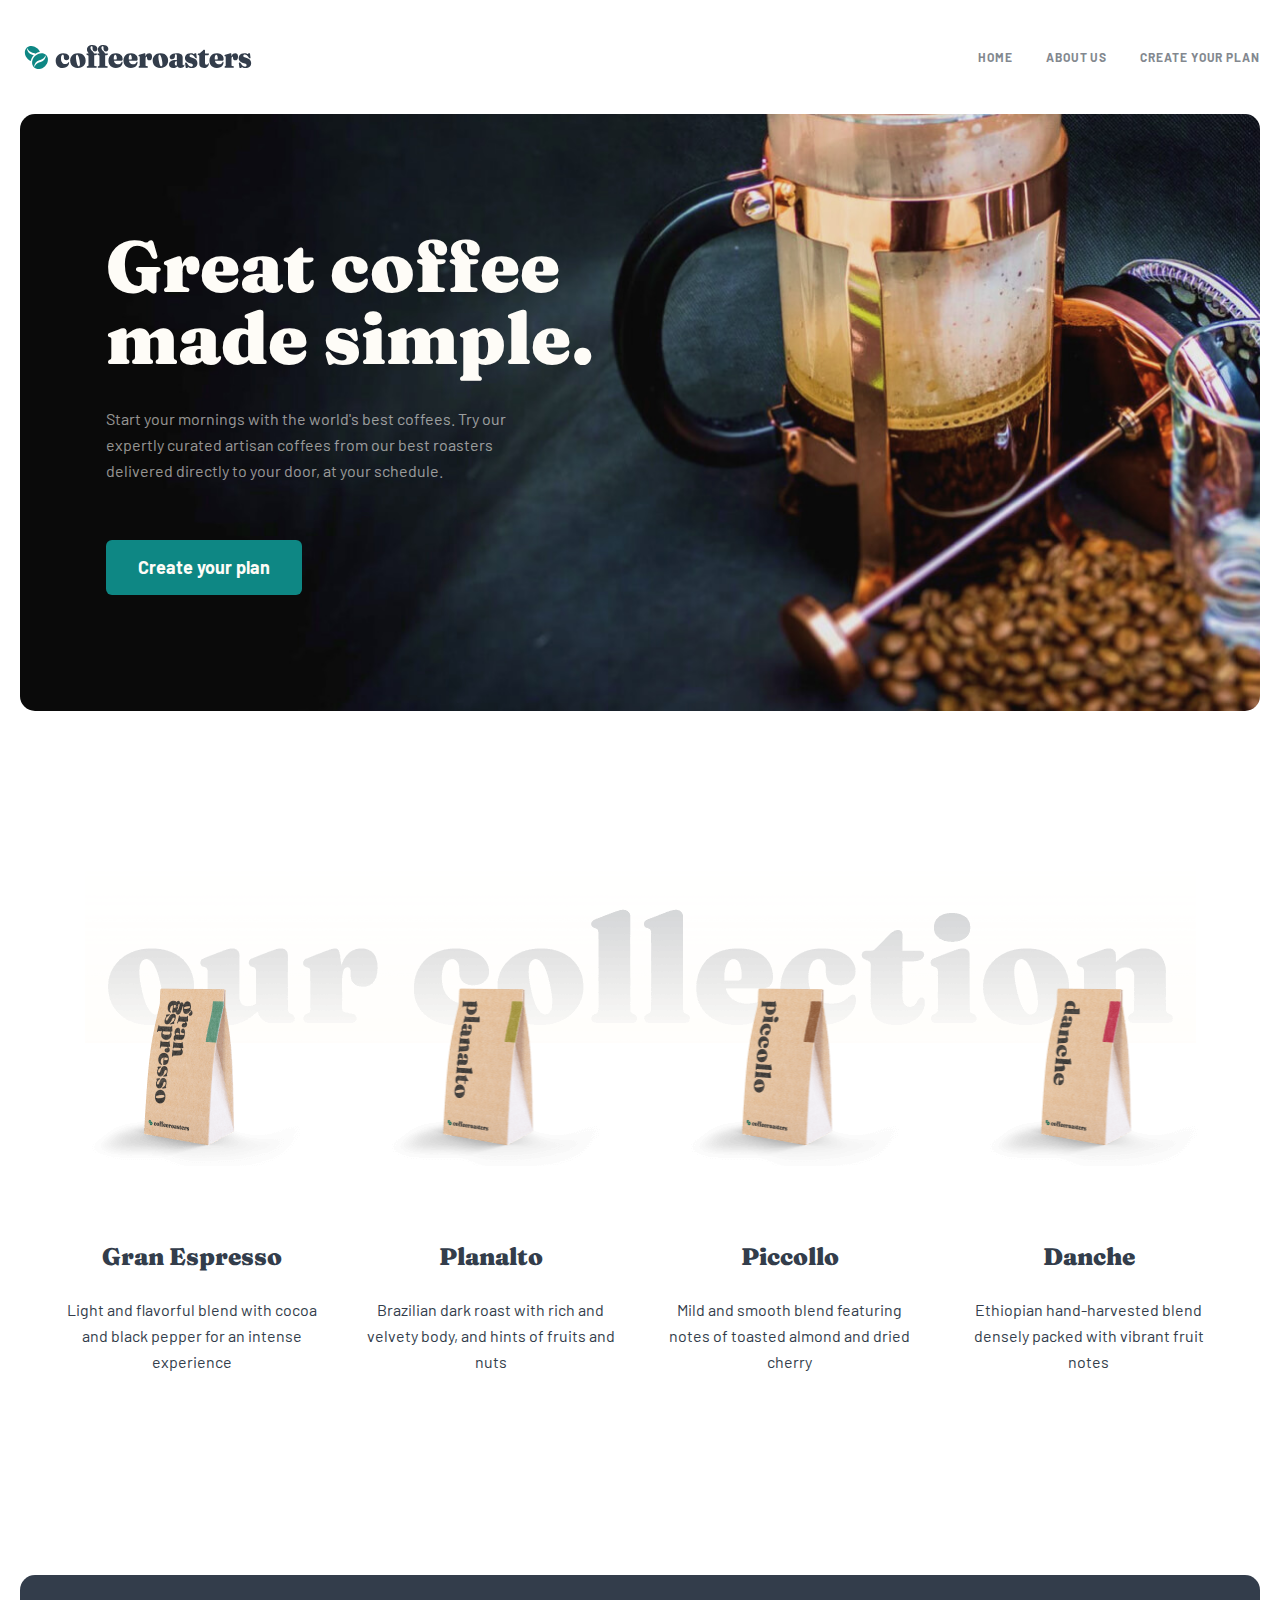
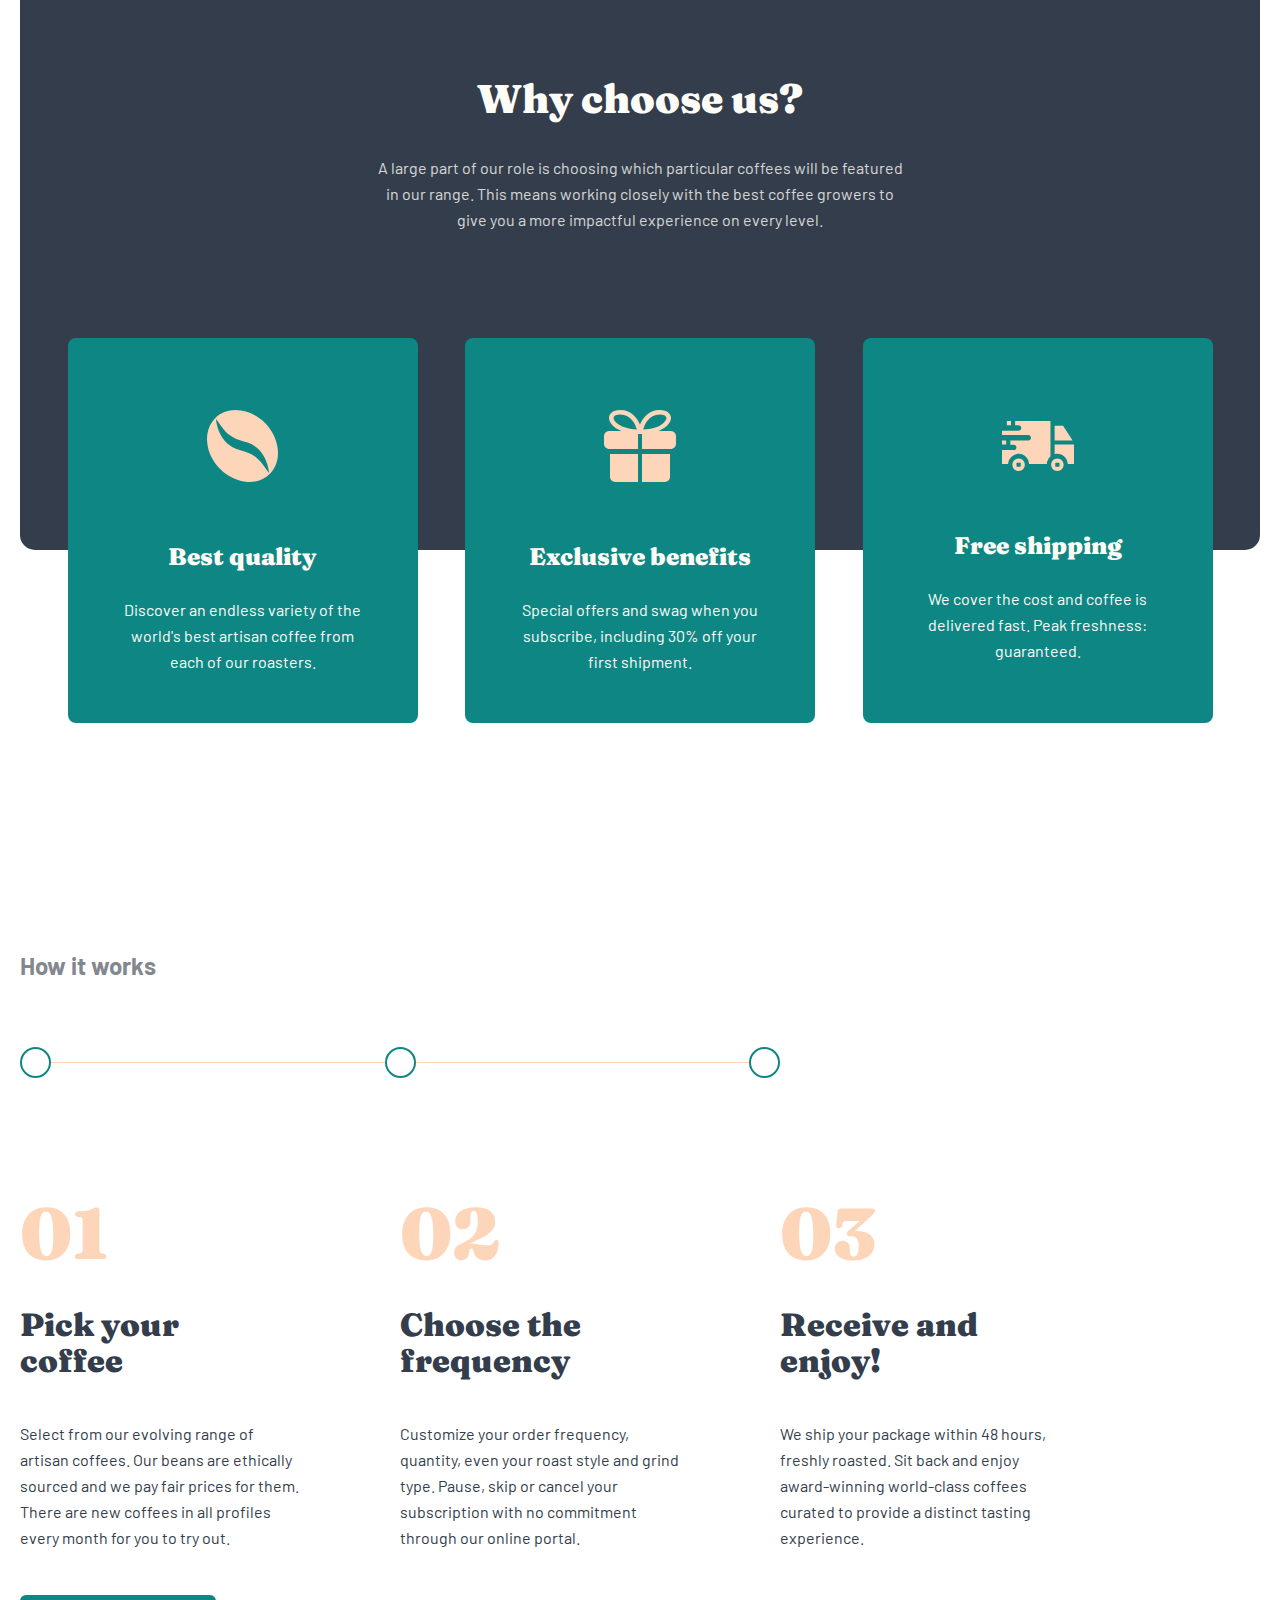
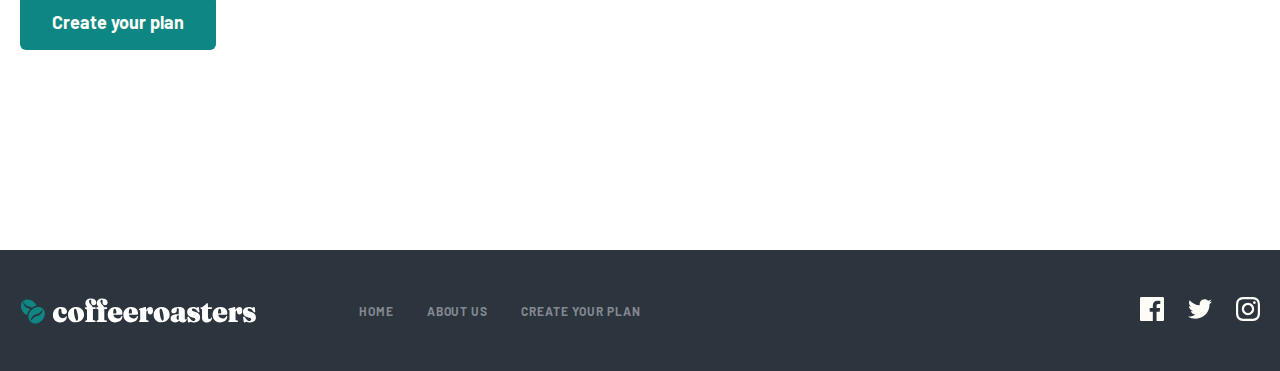
==== commit 925ce3c9: "Add new html file subscripe and add firt section" ====
--- a/index.html
+++ b/index.html
@@ -32,14 +32,34 @@
             </li>
 
             <li class="nav__item">
-              <a class="nav__link" href="#link">Create your plan</a>
+              <a class="nav__link" href="subscribe.html">Create your plan</a>
             </li>
           </ul>
         </nav>
 
-        <button class="humburger" type="button">
-          <img src="./img/hamburger.svg" alt="humburger">
-        </button>
+        <label class="haeder__humurger humburger" for="humurger">
+          <input class="visually-hidden humburger__check" type="checkbox" name="humurger" id="humurger">
+
+          <div class="humburger__modal">
+            <ul class="humburger__list">
+              <li class="humburger__item">
+                <a class="humburger__link" href="index.html">HOME</a>
+              </li>
+
+              <li class="humburger__item">
+                <a class="humburger__link" href="aboutus.html">ABOUT US</a>
+              </li>
+
+              <li class="humburger__item">
+                <a class="humburger__link" href="subscribe.html">Create your plan</a>
+              </li>
+            </ul>
+          </div>
+
+          <img class="humburger__img" src="./img/hamburger.svg" alt="humburger" width="32" height="18">
+
+          <img class="humburger__img-x" src="./img/hamburger-x.svg" alt="humburger-x" width="32" height="18">
+        </label>
       </div>
     </div>
   </header>
@@ -280,15 +300,15 @@
 
           <ul class="footer__list">
             <li class="footer__item">
-              <a class="footer__link" href="#link">HOME</a>
+              <a class="footer__link" href="index.html">HOME</a>
             </li>
 
             <li class="footer__item">
-              <a class="footer__link" href="#link">ABOUT US</a>
+              <a class="footer__link" href="aboutus.html">ABOUT US</a>
             </li>
 
             <li class="footer__item">
-              <a class="footer__link" href="#link">Create your plan</a>
+              <a class="footer__link" href="subscribe.html">Create your plan</a>
             </li>
           </ul>
         </div>
--- a/css/main.css
+++ b/css/main.css
@@ -399,6 +399,7 @@
 }
 
 .header {
+  position: relative;
   padding: 44px 0;
 }
 
@@ -438,6 +439,54 @@
   display: none;
 }
 
+.humburger__modal {
+  position: absolute;
+  top: -90px;
+  right: 0;
+  left: 0;
+  bottom: -400px;
+  z-index: 1;
+  width: 95%;
+  padding-top: 50px;
+  height: 250px;
+  text-align: center;
+  margin: auto;
+  background-color: #ffffff;
+  box-shadow: 0 100px 100px white;
+  display: none;
+}
+
+.humburger__link {
+  font-family: "Fraunces", sans-serif;
+  font-style: normal;
+  font-weight: 900;
+  font-size: 18px;
+  line-height: 32px;
+  text-align: center;
+  color: #333D4B;
+  text-transform: uppercase;
+}
+
+.humburger__item + .humburger__item {
+  margin-top: 25px;
+}
+
+.humburger__img-x {
+  display: none;
+}
+
+.humburger__check:checked ~ .humburger__modal {
+  display: block;
+}
+
+.humburger__check:checked ~ .humburger__modal ~ .humburger__img {
+  display: none;
+}
+
+.humburger__check:checked ~ .humburger__modal ~ .humburger__img-x {
+  display: block;
+}
+
 @media only screen and (max-width: 659px) {
   .header {
     padding: 48px 0;
@@ -447,6 +496,16 @@
   }
   .humburger {
     display: block;
+  }
+}
+@media only screen and (max-width: 444px) {
+  .humburger__img {
+    width: 22px;
+    height: 14px;
+  }
+  .humburger__img-x {
+    width: 22px;
+    height: 14px;
   }
 }
 .logo {
@@ -1019,6 +1078,7 @@
   padding-bottom: 137px;
   padding-left: 85px;
   background-image: url("../../img/bg-img-aboutus.jpg");
+  background-size: cover;
   background-repeat: no-repeat;
   background-position: center;
   border-radius: 10px;
@@ -1084,7 +1144,7 @@
 }
 .commitment {
   margin-top: 168px;
-  margin-bottom: 120px;
+  margin-bottom: 220px;
 }
 
 .commitment__content {
@@ -1141,7 +1201,7 @@
 @media only screen and (max-width: 763px) {
   .commitment {
     margin-top: 144px;
-    margin-bottom: 100px;
+    margin-bottom: 150px;
   }
   .commitment__inner {
     justify-content: space-between;
@@ -1161,7 +1221,7 @@
 @media only screen and (max-width: 491px) {
   .commitment {
     margin-top: 120px;
-    margin-bottom: 100px;
+    margin-bottom: 200px;
   }
   .commitment__img {
     width: 327px;
@@ -1174,6 +1234,277 @@
 @media only screen and (max-width: 340px) {
   .commitment__img {
     width: 100%;
+  }
+}
+.quality__inner {
+  position: relative;
+  padding-top: 88px;
+  padding-left: 85px;
+  padding-bottom: 176px;
+  background-color: #333d4b;
+}
+
+.quality__content {
+  max-width: 540px;
+}
+
+.quality__title {
+  margin-bottom: 32px;
+  font-family: "Fraunces", sans-serif;
+  font-style: normal;
+  font-weight: 900;
+  font-size: 40px;
+  line-height: 48px;
+  color: #fefcf7;
+}
+
+.quality__text {
+  font-style: normal;
+  font-weight: 400;
+  font-size: 16px;
+  line-height: 26px;
+  color: #fefcf7;
+  mix-blend-mode: normal;
+  opacity: 0.8;
+}
+
+.quality__img {
+  width: 445px;
+  height: 474px;
+  position: absolute;
+  top: -90px;
+  right: 60px;
+  border-radius: 10px;
+}
+
+@media only screen and (max-width: 1186px) {
+  .quality__inner {
+    margin-top: 350px;
+    padding-top: 230px;
+    padding-left: 50px;
+    padding-right: 50px;
+    padding-bottom: 67px;
+  }
+  .quality__content {
+    width: 95%;
+    margin: 0 auto;
+    text-align: center;
+  }
+  .quality__title {
+    font-size: 32px;
+    line-height: 48px;
+  }
+  .quality__text {
+    font-size: 15px;
+    line-height: 25px;
+  }
+  .quality__img {
+    width: 80%;
+    height: 320px;
+    -o-object-fit: cover;
+       object-fit: cover;
+    top: -150px;
+    right: 0;
+    left: 0;
+    margin: auto;
+    border-radius: 10px;
+  }
+}
+@media only screen and (max-width: 578px) {
+  .quality__inner {
+    margin-top: 0;
+    padding-top: 200px;
+    padding-left: 24px;
+    padding-right: 24px;
+    padding-bottom: 67px;
+  }
+  .quality__content {
+    width: 100%;
+    margin: 0 auto;
+    text-align: center;
+  }
+  .quality__title {
+    font-size: 28px;
+    line-height: 28px;
+  }
+  .quality__text {
+    font-size: 15px;
+    line-height: 25px;
+  }
+  .quality__img {
+    width: 90%;
+    height: 220px;
+    top: -80px;
+    right: 0;
+    left: 0;
+    margin: auto;
+    border-radius: 10px;
+  }
+}
+@media only screen and (max-width: 350px) {
+  .quality__title {
+    font-size: 24px;
+    line-height: 28px;
+  }
+  .quality__text {
+    font-size: 14px;
+    line-height: 25px;
+  }
+}
+@media only screen and (max-width: 350px) {
+  .quality__title {
+    font-size: 20px;
+    line-height: 24px;
+  }
+}
+.headquarters {
+  margin: 168px 0;
+}
+
+.headquarters__title {
+  margin-left: 85px;
+  font-family: "Fraunces", sans-serif;
+  font-style: normal;
+  font-weight: 900;
+  font-size: 24px;
+  line-height: 32px;
+  color: #83888f;
+}
+
+.headquarters__list {
+  margin-top: 72px;
+  margin-left: 85px;
+  max-width: 1045px;
+  justify-content: space-between;
+  display: flex;
+}
+
+.item-continet__title {
+  margin-top: 45px;
+  font-family: "Fraunces", sans-serif;
+  font-style: normal;
+  font-weight: 900;
+  font-size: 32px;
+  line-height: 36px;
+  color: #333D4B;
+}
+
+.item-continet p {
+  margin-bottom: 7px;
+  font-weight: 400;
+  font-size: 16px;
+  line-height: 26px;
+  color: #333D4B;
+}
+
+.headquarters__tel {
+  font-weight: 400;
+  font-size: 16px;
+  line-height: 26px;
+  color: #333D4B;
+}
+
+@media only screen and (max-width: 1215px) {
+  .headquarters__title {
+    margin-left: 0;
+  }
+  .headquarters__list {
+    margin-left: 0;
+  }
+}
+@media only screen and (max-width: 900px) {
+  .item-continet__title {
+    font-size: 24px;
+    line-height: 36px;
+  }
+}
+@media only screen and (max-width: 700px) {
+  .headquarters {
+    margin: 110px 0;
+  }
+  .headquarters__title {
+    margin-left: 0;
+    text-align: center;
+  }
+  .headquarters__list {
+    margin-left: 0;
+    flex-direction: column;
+    text-align: center;
+  }
+  .item-continet + .item-continet {
+    margin-top: 80px;
+  }
+}
+.creet__inner {
+  padding: 134px 0;
+  padding-left: 85px;
+  background-image: url("../../img/creet-bg-img.jpg");
+  background-repeat: no-repeat;
+  background-size: cover;
+  background-position: center;
+  border-radius: 10px;
+}
+
+.creet__title {
+  margin-bottom: 32px;
+  font-family: "Fraunces", sans-serif;
+  font-style: normal;
+  font-weight: 900;
+  font-size: 72px;
+  line-height: 72px;
+  color: #fefcf7;
+}
+
+.creet__text {
+  max-width: 445px;
+}
+
+.creet__text p {
+  font-style: normal;
+  font-weight: 400;
+  font-size: 16px;
+  line-height: 26px;
+  color: #fefcf7;
+  mix-blend-mode: normal;
+  opacity: 0.8;
+}
+
+@media only screen and (max-width: 790px) {
+  .creet__inner {
+    padding: 127px 0;
+    padding-left: 58px;
+  }
+  .creet__title {
+    font-size: 48px;
+    line-height: 48px;
+  }
+  .creet__text {
+    max-width: 398px;
+  }
+  .creet__text p {
+    font-size: 15px;
+    line-height: 25px;
+  }
+}
+@media only screen and (max-width: 505px) {
+  .creet__inner {
+    padding: 101px 20px 136px;
+    text-align: center;
+    background-image: url("../../img/creet-bg-img-mobile.jpg");
+  }
+  .creet__title {
+    font-size: 40px;
+    line-height: 40px;
+  }
+  .creet__text {
+    width: 100%;
+    margin: 0 auto;
+    text-align: center;
+  }
+}
+@media only screen and (max-width: 356px) {
+  .creet__inner {
+    padding: 101px 0 136px;
   }
 }
 .footer {
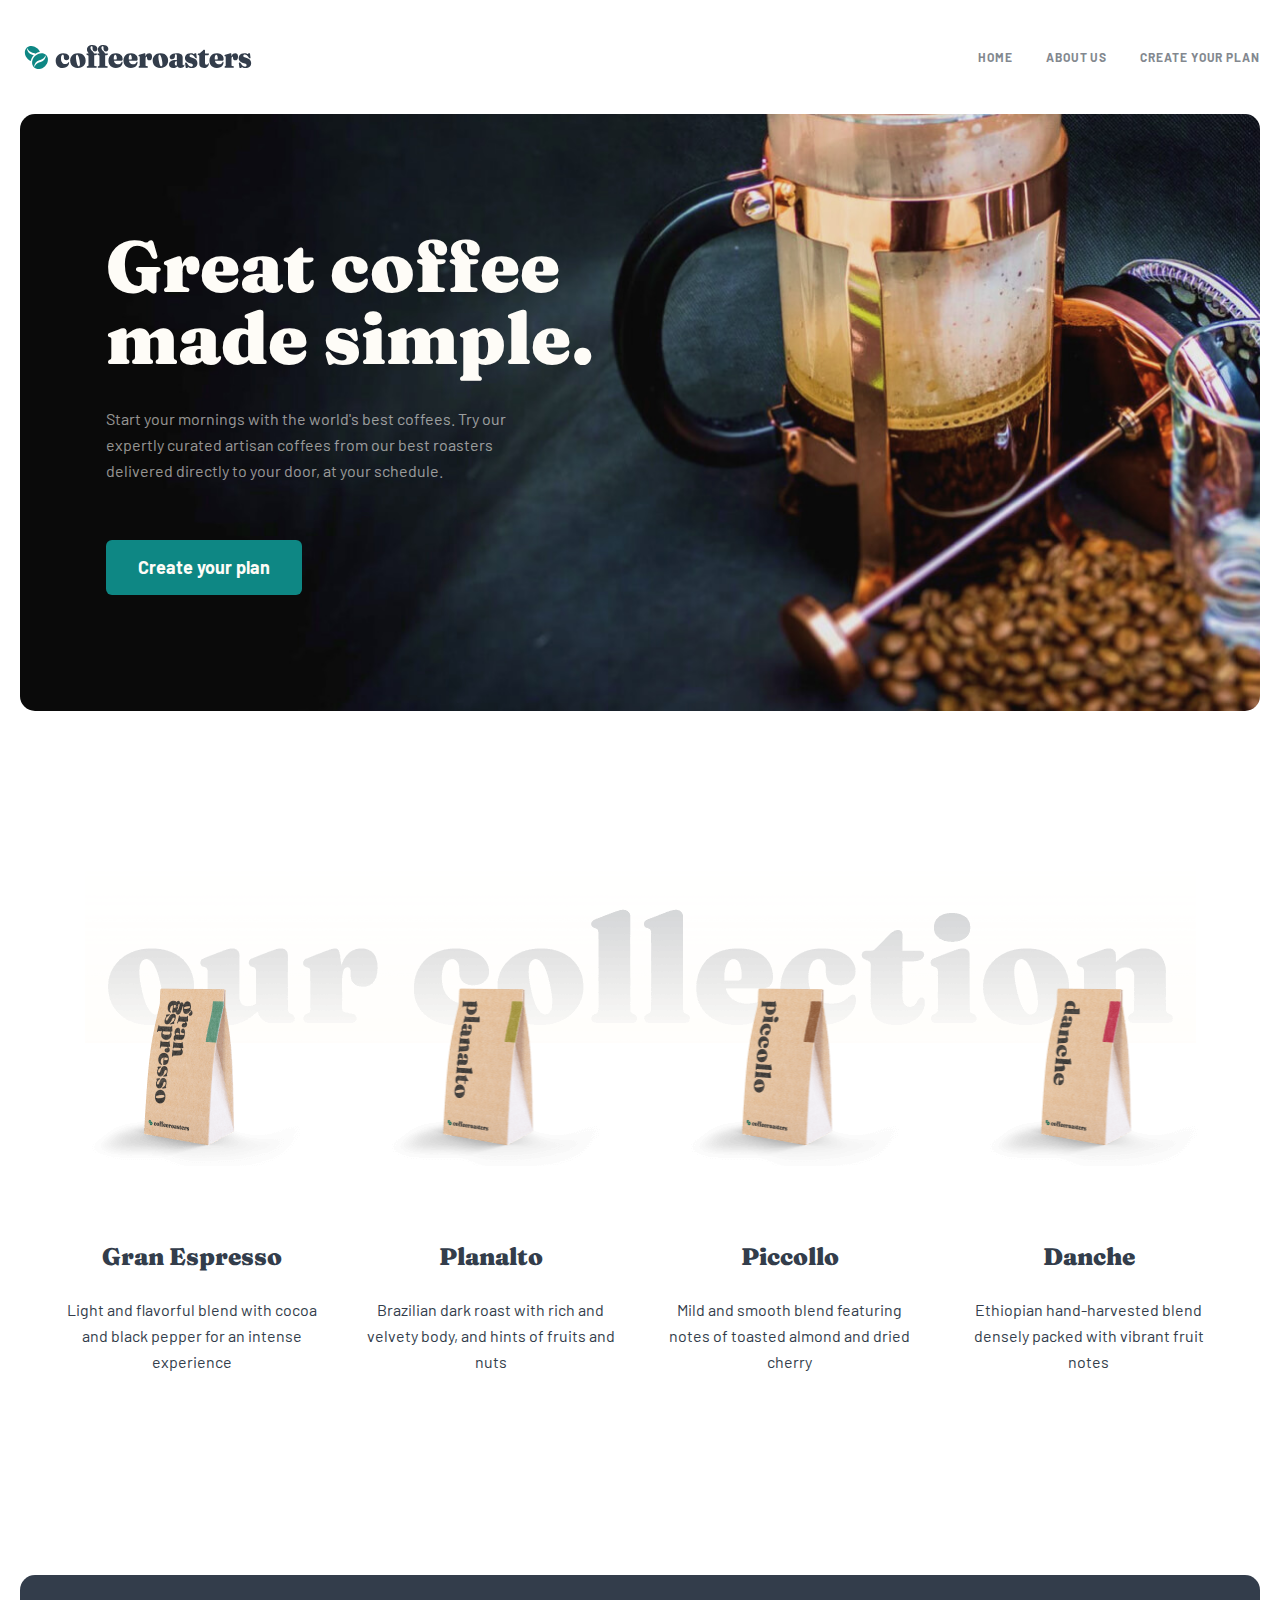
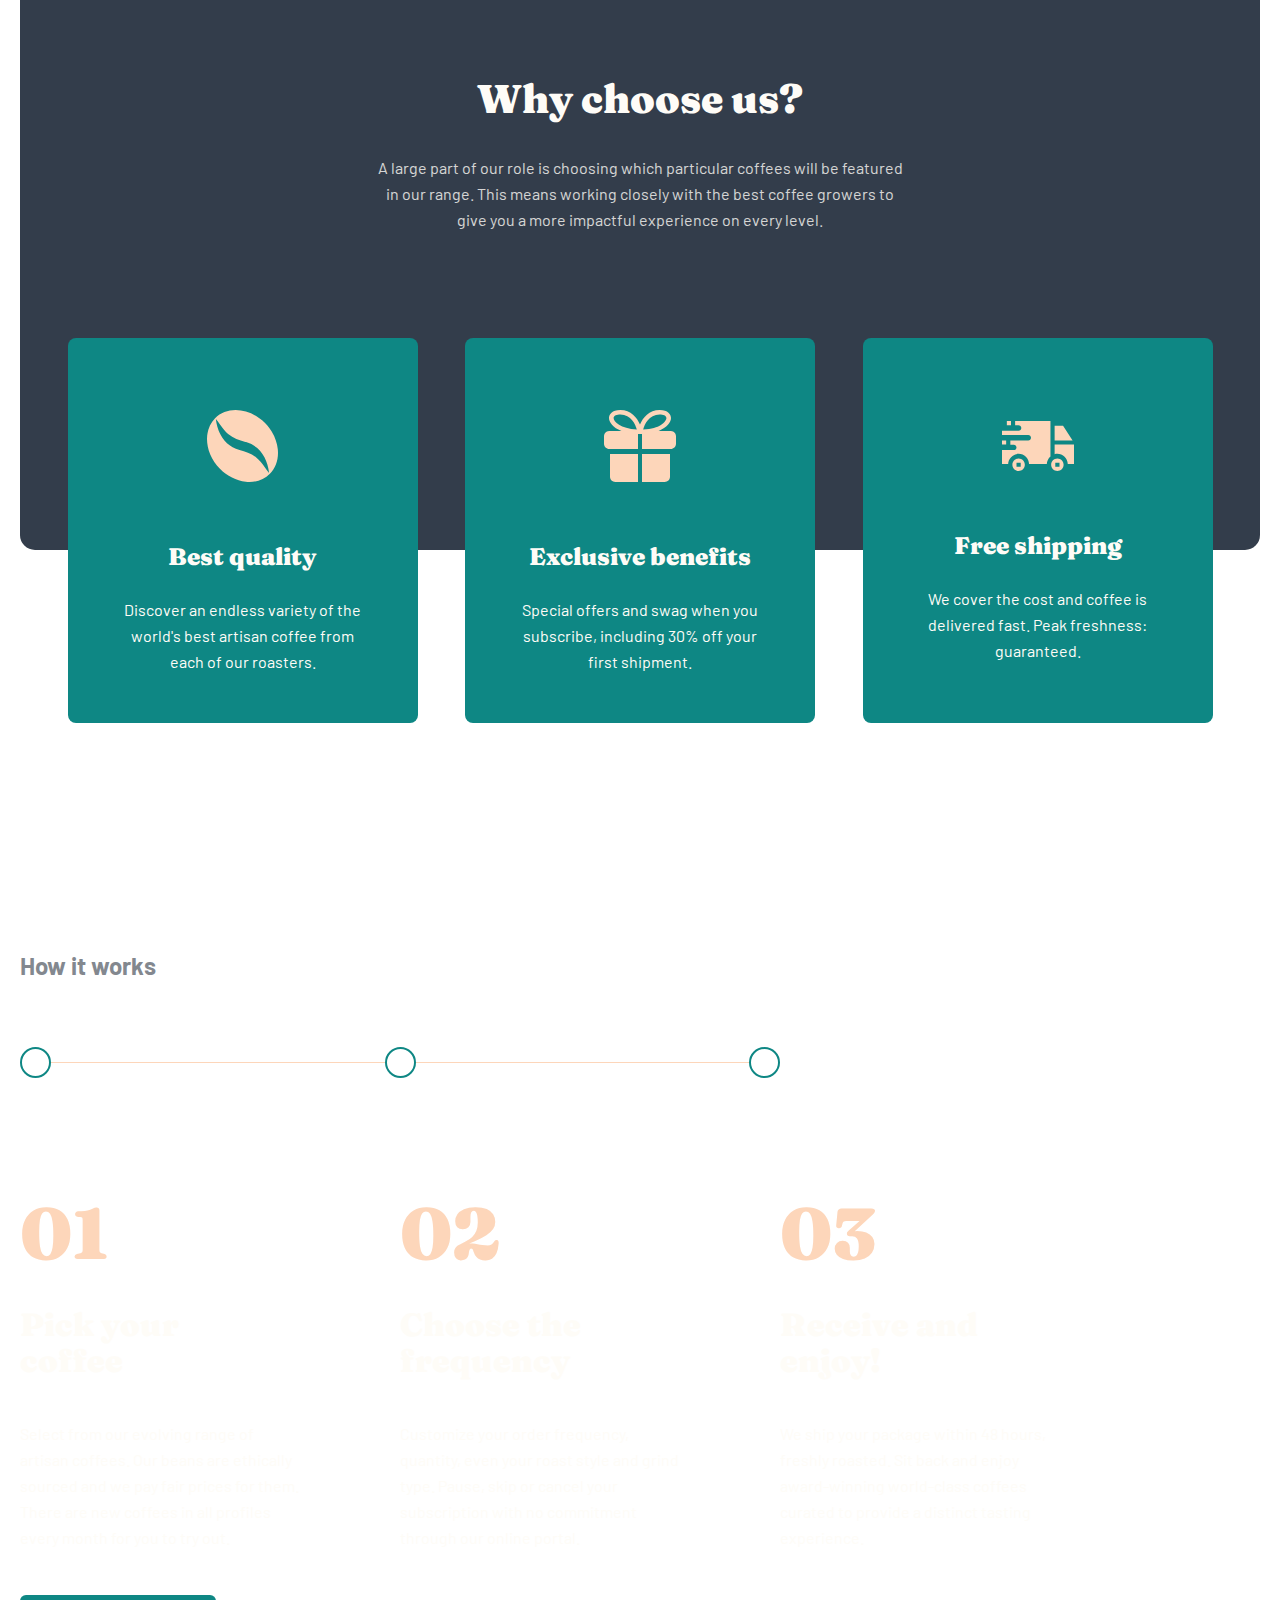
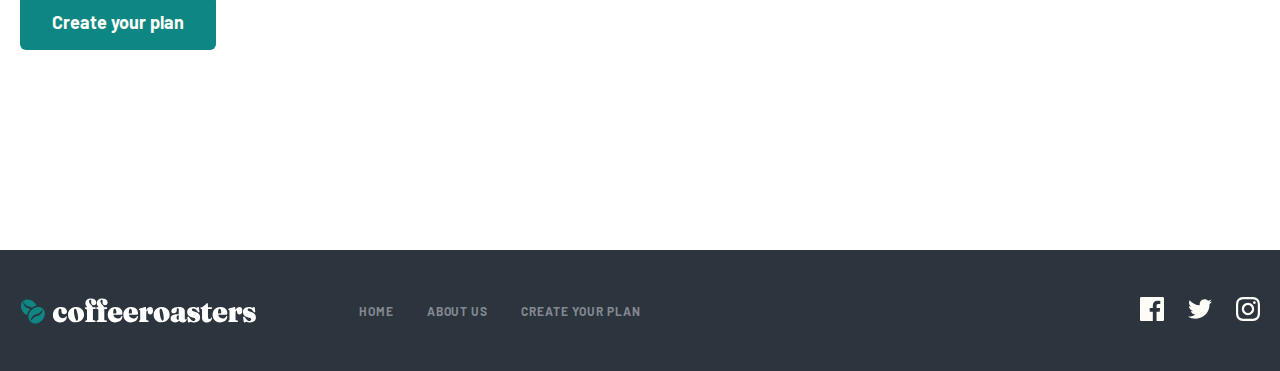
==== commit aff1689d: "Add new section intro__second" ====
--- a/index.html
+++ b/index.html
@@ -78,7 +78,7 @@
                 roasters delivered directly to your door, at your schedule.</p>
             </div>
 
-            <a class="greet-coffee__link" href="#link">Create your plan</a>
+            <a class="greet-coffee__link" href="subscribe.html">Create your plan</a>
           </div>
         </div>
       </div>
@@ -283,7 +283,7 @@
               </p>
             </li>
           </ul>
-          <a class="greet-coffee__link greet-coffee__link-2" href="#link">Create your plan</a>
+          <a class="greet-coffee__link greet-coffee__link-2" href="subscribe.html">Create your plan</a>
         </div>
       </div>
     </section>
--- a/css/main.css
+++ b/css/main.css
@@ -1507,6 +1507,40 @@
     padding: 101px 0 136px;
   }
 }
+.intro-second {
+  margin-top: 155px;
+  margin-bottom: 0;
+}
+
+.intro-second__inner {
+  padding-top: 50px;
+  padding-bottom: 100px;
+  padding-left: 85px;
+  background-color: #333d4b;
+}
+
+.intro-second__span1,
+.intro-second__span2,
+.intro-second__span3 {
+  background-color: transparent;
+}
+
+.intro__item--title {
+  color: #FEFCF7;
+}
+
+.intro__item--text {
+  color: #FEFCF7;
+}
+
+@media only screen and (max-width: 966px) {
+  .intro-second__inner {
+    padding-top: 10px;
+  }
+  .intro-second__inner {
+    padding-left: 0;
+  }
+}
 .footer {
   padding: 47px 0;
   background-color: #2C343E;
